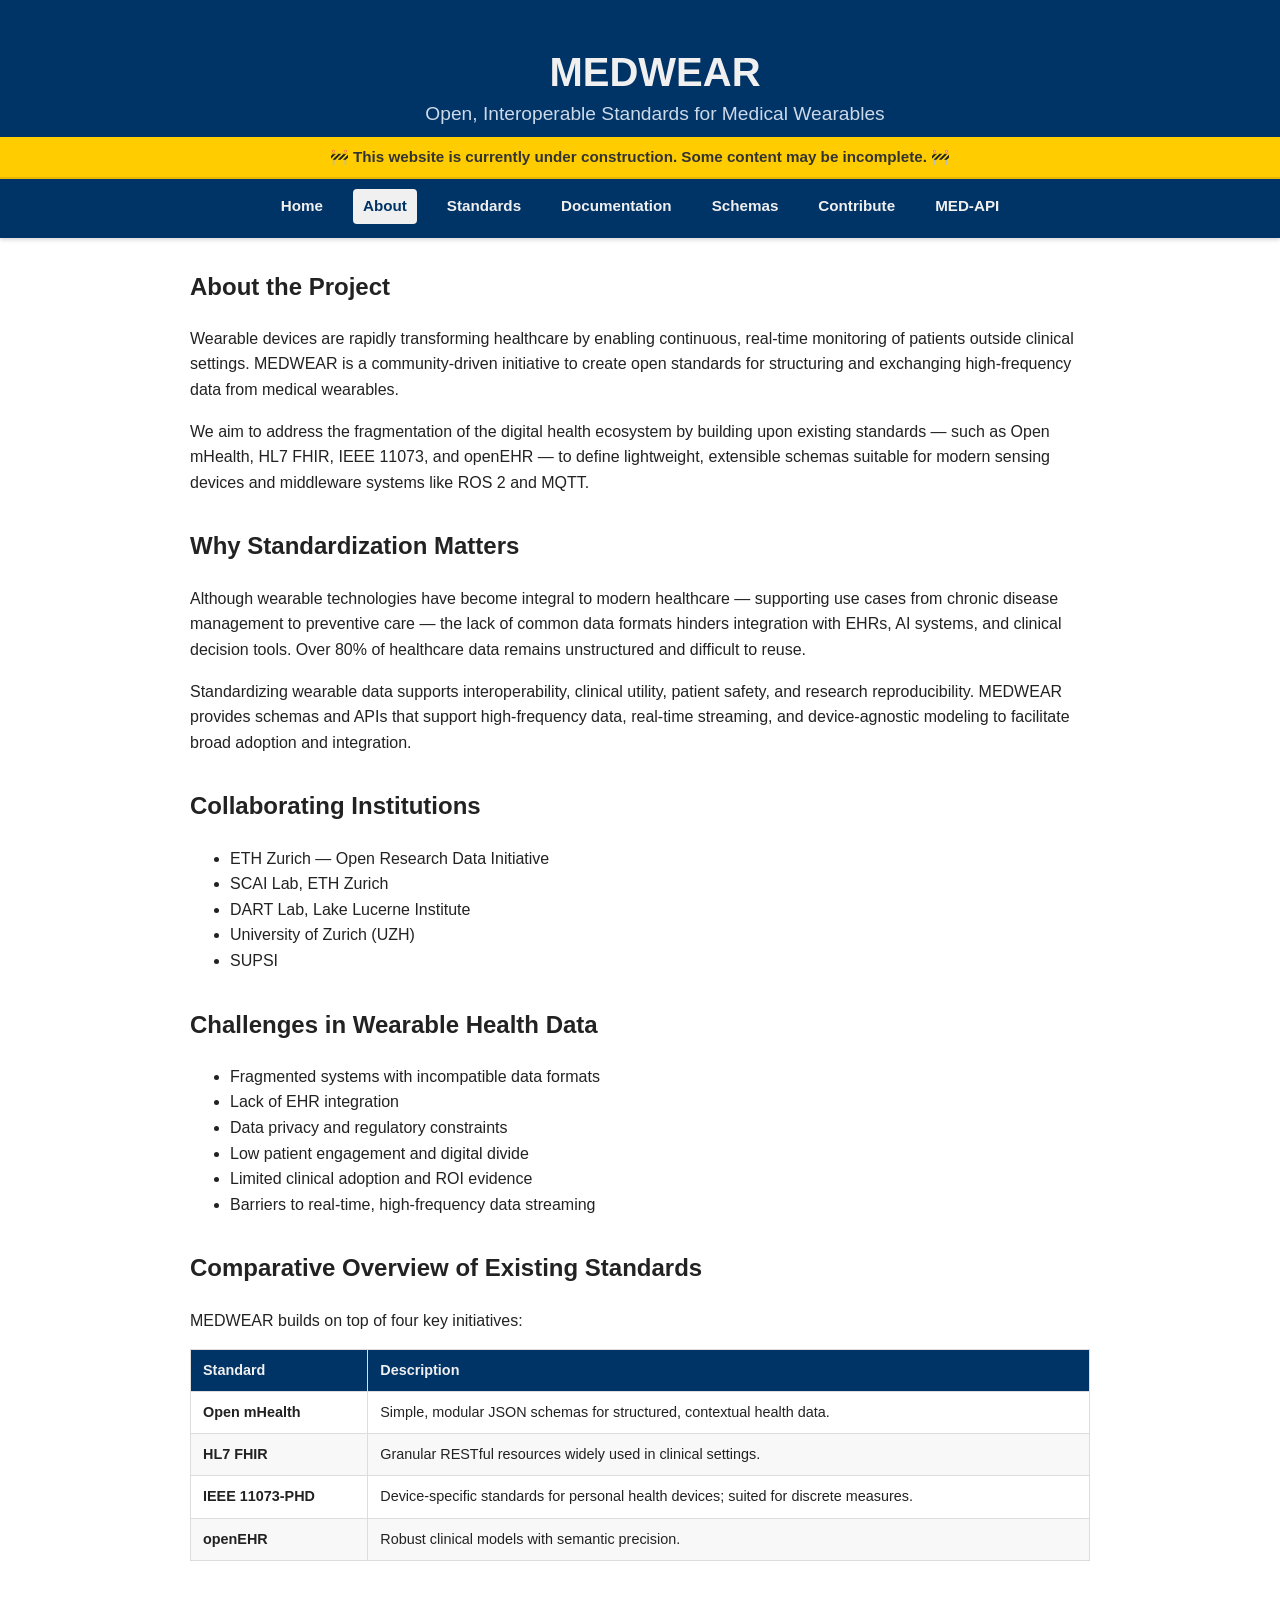
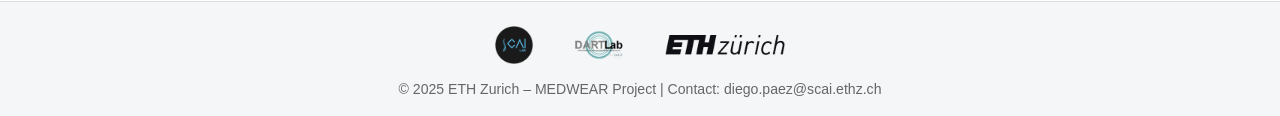
==== about.html @ 21667cca "Restructuring website" ====
<!DOCTYPE html>
<html lang="en">
<head>
  <meta charset="UTF-8" />
  <meta name="viewport" content="width=device-width, initial-scale=1.0" />
  <title>About | MEDWEAR</title>
  <link rel="stylesheet" href="style.css" />
  <link rel="icon" href="favicon.ico" />
</head>
<body>
  <header>
    <div class="header-upper">
      <!-- <img src="assets/images/medwear_logo.png" alt="MEDWEAR Logo" class="logo" /> -->
    </div>
    <div class="header-lower">
      <h1>MEDWEAR</h1>
      <p>Open, Interoperable Standards for Medical Wearables</p>
    </div>
    <hr class="header-separator" />
    <div class="under-construction-banner">
      🚧 This website is currently under construction. Some content may be incomplete. 🚧
    </div>
    <nav>
      <a href="index.html">Home</a>
      <a href="about.html" class="active">About</a>
      <a href="standards.html">Standards</a>
      <a href="documentation.html">Documentation</a>
      <a href="schemas.html">Schemas</a>
      <a href="contribute.html">Contribute</a>
      <a href="med-api.html">MED-API</a>
    </nav>
  </header>

  <div class="content-container">
    <main>

      <section>
        <h2>About the Project</h2>
        <p>
          Wearable devices are rapidly transforming healthcare by enabling continuous, real-time monitoring
          of patients outside clinical settings. MEDWEAR is a community-driven initiative to create open
          standards for structuring and exchanging high-frequency data from medical wearables.
        </p>
        <p>
          We aim to address the fragmentation of the digital health ecosystem by building upon existing
          standards — such as Open mHealth, HL7 FHIR, IEEE 11073, and openEHR — to define lightweight,
          extensible schemas suitable for modern sensing devices and middleware systems like ROS 2 and MQTT.
        </p>
      </section>

      <section>
        <h2>Why Standardization Matters</h2>
        <p>
          Although wearable technologies have become integral to modern healthcare — supporting use cases
          from chronic disease management to preventive care — the lack of common data formats hinders
          integration with EHRs, AI systems, and clinical decision tools. Over 80% of healthcare data
          remains unstructured and difficult to reuse.
        </p>
        <p>
          Standardizing wearable data supports interoperability, clinical utility, patient safety, and
          research reproducibility. MEDWEAR provides schemas and APIs that support high-frequency data,
          real-time streaming, and device-agnostic modeling to facilitate broad adoption and integration.
        </p>
      </section>

      <section>
        <h2>Collaborating Institutions</h2>
        <ul>
          <li>ETH Zurich — Open Research Data Initiative</li>
          <li>SCAI Lab, ETH Zurich</li>
          <li>DART Lab, Lake Lucerne Institute</li>
          <li>University of Zurich (UZH)</li>
          <li>SUPSI</li>
        </ul>
      </section>

      <section>
        <h2>Challenges in Wearable Health Data</h2>
        <ul>
          <li>Fragmented systems with incompatible data formats</li>
          <li>Lack of EHR integration</li>
          <li>Data privacy and regulatory constraints</li>
          <li>Low patient engagement and digital divide</li>
          <li>Limited clinical adoption and ROI evidence</li>
          <li>Barriers to real-time, high-frequency data streaming</li>
        </ul>
      </section>

      <section>
        <h2>Comparative Overview of Existing Standards</h2>
        <p>MEDWEAR builds on top of four key initiatives:</p>
        <table>
          <thead>
            <tr><th>Standard</th><th>Description</th></tr>
          </thead>
          <tbody>
            <tr><td><strong>Open mHealth</strong></td><td>Simple, modular JSON schemas for structured, contextual health data.</td></tr>
            <tr><td><strong>HL7 FHIR</strong></td><td>Granular RESTful resources widely used in clinical settings.</td></tr>
            <tr><td><strong>IEEE 11073-PHD</strong></td><td>Device-specific standards for personal health devices; suited for discrete measures.</td></tr>
            <tr><td><strong>openEHR</strong></td><td>Robust clinical models with semantic precision.</td></tr>
          </tbody>
        </table>
      </section>

    </main>
  </div>

  <footer>
    <div class="footer-logos">
      <img src="assets/images/scai_logo.png" alt="SCAI Lab Logo" />
      <img src="assets/images/dart_logo.png" alt="DART Logo" />
      <img src="assets/images/ethz_logo.png" alt="ETH Zurich Logo" class="ethz-logo" />
    </div>
    <p>© 2025 ETH Zurich – MEDWEAR Project | Contact: diego.paez@scai.ethz.ch</p>
  </footer>
</body>
</html>
---- style.css ----
/* ── Reset ──────────────────────────────────────────────────── */
body {
  margin: 0;
  padding: 0;
  box-sizing: border-box;
  font-family: 'Segoe UI', Tahoma, Geneva, Verdana, sans-serif;
  line-height: 1.6;
  color: #222;
  background-color: #fff;
}

/* ── Header ─────────────────────────────────────────────────── */
header {
  width: 100%;
  background-color: #003366;
  box-shadow: 0 2px 4px rgba(0, 0, 0, 0.15);
  margin: 0;
  padding: 0;
}

.header-upper {
  display: flex;
  align-items: center;
  justify-content: center;
  width: 100%;
  padding: 15px 0;
  background: #003366;
}

.logo {
  max-height: 90px;
  background: white;
  padding: 10px;
  border-radius: 8px;
  box-shadow: 0 2px 6px rgba(0, 0, 0, 0.1);
  display: block;
}

.header-lower {
  width: 100%;
  background-color: #003366;
  color: #f0f0f0;
  text-align: center;
  padding: 20px 15px 10px;
}

.header-lower h1 {
  margin: 0;
  font-size: 2.5rem;
  font-weight: 700;
  line-height: 1.1;
}

.header-lower p {
  margin: 8px 0 0;
  font-weight: 300;
  font-size: 1.2rem;
  line-height: 1.3;
  color: #ccd9e8;
}

.header-separator {
  display: none;
}

/* ── Under-construction banner ──────────────────────────────── */
.under-construction-banner {
  width: 100%;
  background-color: #ffcc00;
  color: #333;
  text-align: center;
  padding: 8px 0;
  font-weight: bold;
  font-size: 0.95rem;
  border-bottom: 2px solid #e6b800;
  box-sizing: border-box;
}

/* ── Navigation ─────────────────────────────────────────────── */
nav {
  width: 100%;
  display: flex;
  justify-content: center;
  padding: 8px 0 12px;
  flex-wrap: wrap;
  box-sizing: border-box;
}

nav a {
  color: #f0f0f0;
  text-decoration: none;
  margin: 2px 10px;
  font-weight: 600;
  font-size: 0.95rem;
  padding: 5px 10px;
  border-radius: 4px;
  transition: background-color 0.2s ease, color 0.2s ease;
}

nav a:hover,
nav a.active {
  background-color: #f0f0f0;
  color: #003366;
}

/* ── Main content ───────────────────────────────────────────── */
.content-container {
  max-width: 900px;
  margin: 30px auto;
  padding: 0 20px;
}

.content-container p {
  text-align: left;
  margin-top: 0;
  margin-bottom: 1em;
}

section {
  margin-bottom: 2em;
}

/* ── Quick-link cards (homepage) ────────────────────────────── */
.quick-links {
  display: grid;
  grid-template-columns: repeat(auto-fit, minmax(220px, 1fr));
  gap: 16px;
  margin: 20px 0;
}

.quick-link-card {
  display: block;
  border: 1px solid #ddd;
  border-radius: 6px;
  padding: 16px 18px;
  text-decoration: none;
  color: inherit;
  transition: border-color 0.2s, box-shadow 0.2s;
}

.quick-link-card:hover {
  border-color: #003366;
  box-shadow: 0 2px 10px rgba(0, 51, 102, 0.12);
}

.quick-link-card h3 {
  margin: 0 0 6px;
  color: #003366;
  font-size: 1rem;
}

.quick-link-card p {
  margin: 0;
  font-size: 0.88rem;
  color: #555;
  line-height: 1.4;
}

/* ── Code blocks ────────────────────────────────────────────── */
pre {
  background-color: #f4f4f4;
  border: 1px solid #ddd;
  border-radius: 4px;
  padding: 14px 16px;
  overflow-x: auto;
  font-size: 0.88rem;
  line-height: 1.5;
  margin: 8px 0 16px;
}

code {
  font-family: 'Courier New', Courier, monospace;
  font-size: 0.9em;
}

/* ── Tables ─────────────────────────────────────────────────── */
table {
  width: 100%;
  border-collapse: collapse;
  margin: 12px 0 20px;
  font-size: 0.9rem;
}

th,
td {
  text-align: left;
  padding: 9px 12px;
  border: 1px solid #ddd;
  vertical-align: top;
}

th {
  background-color: #003366;
  color: #f0f0f0;
  font-weight: 600;
}

tr:nth-child(even) td {
  background-color: #f8f8f8;
}

/* ── Details / Summary ──────────────────────────────────────── */
details {
  border: 1px solid #ddd;
  border-radius: 4px;
  padding: 6px 12px;
  margin-bottom: 10px;
}

details[open] {
  padding-bottom: 10px;
}

summary {
  cursor: pointer;
  font-weight: 600;
  color: #003366;
  padding: 4px 0;
}

summary:hover {
  text-decoration: underline;
}

/* ── Footer ─────────────────────────────────────────────────── */
footer {
  width: 100%;
  background-color: #f4f6f8;
  border-top: 1px solid #ddd;
  box-sizing: border-box;
  padding: 24px 20px 16px;
  margin-top: 40px;
  text-align: center;
}

.footer-logos {
  display: flex;
  justify-content: center;
  align-items: center;
  gap: 28px;
  width: 100%;
  margin-bottom: 14px;
  flex-wrap: wrap;
}

.footer-logos img {
  height: 38px;
  width: auto;
  border: none;
  box-shadow: none;
  background: none;
  padding: 0;
  border-radius: 0;
}

.footer-logos .ethz-logo {
  height: 20px;
}

footer p {
  color: #666;
  margin: 0;
  font-size: 0.88rem;
}
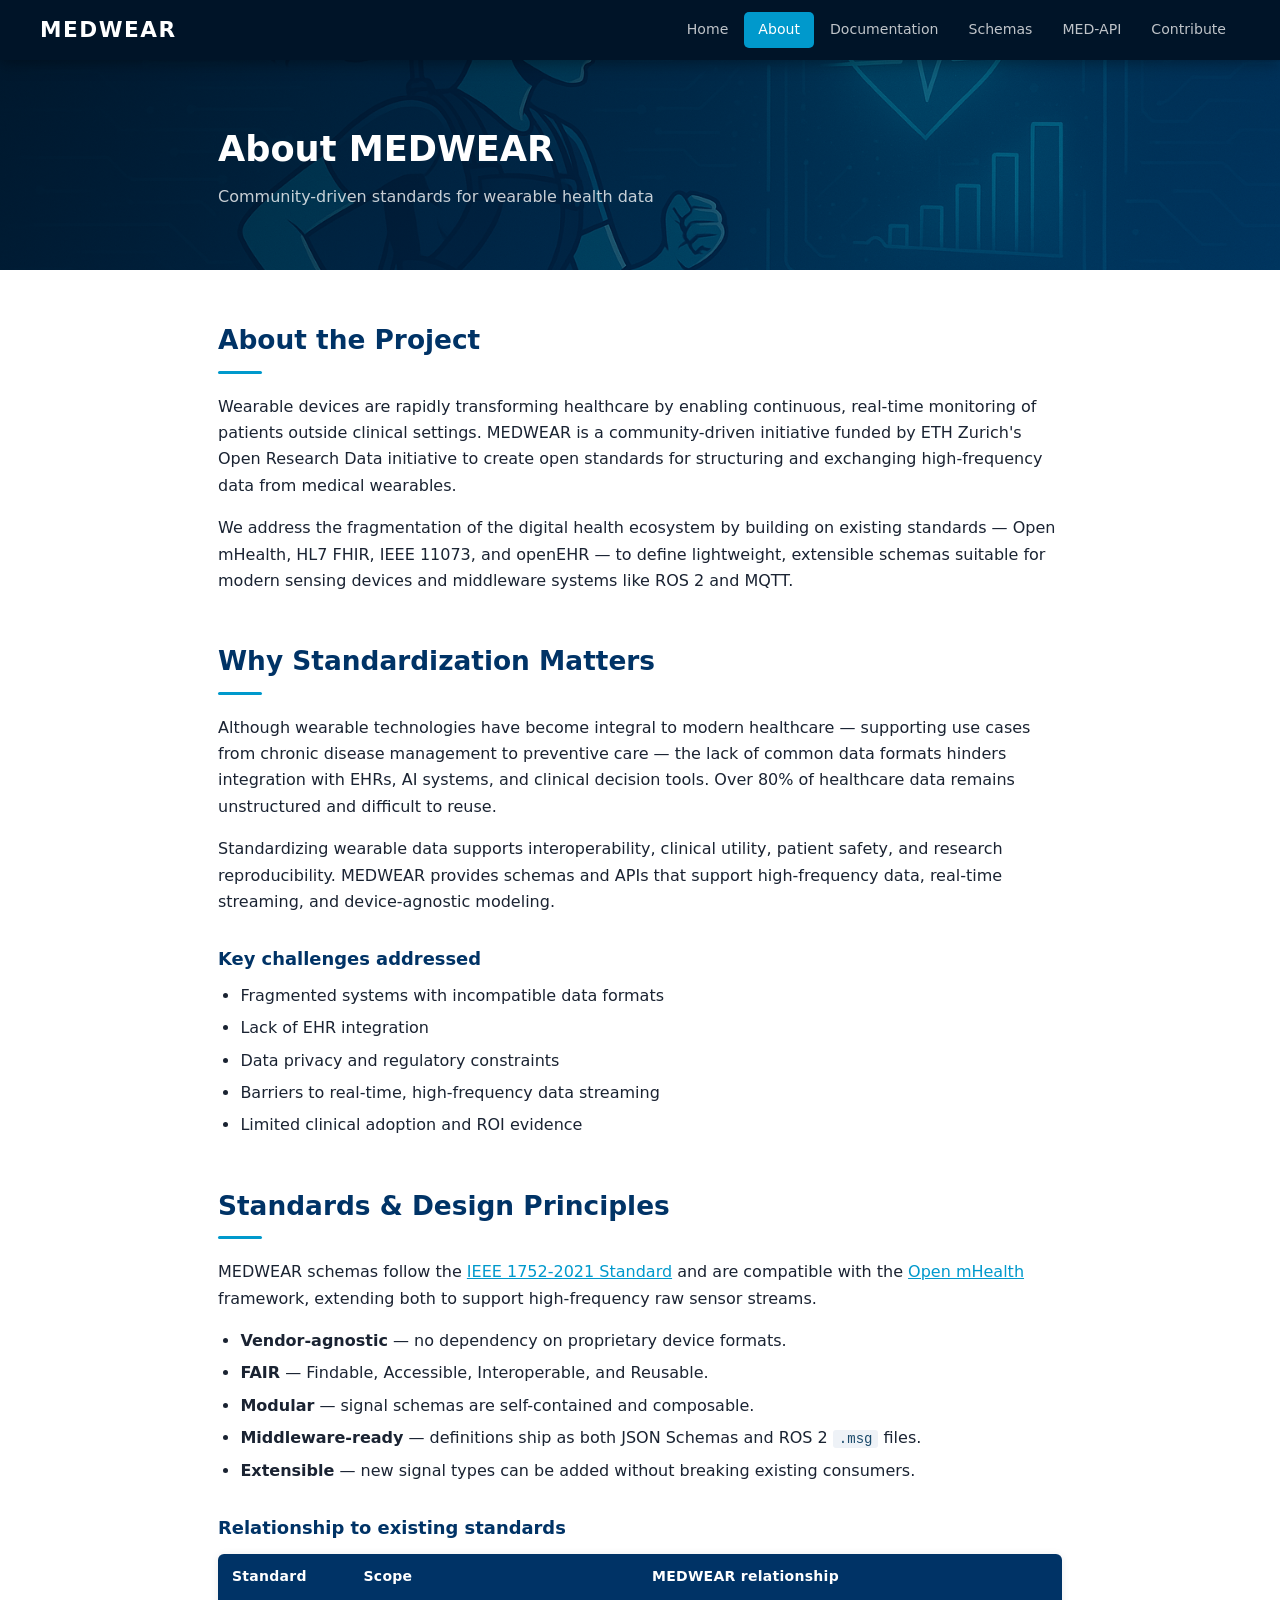
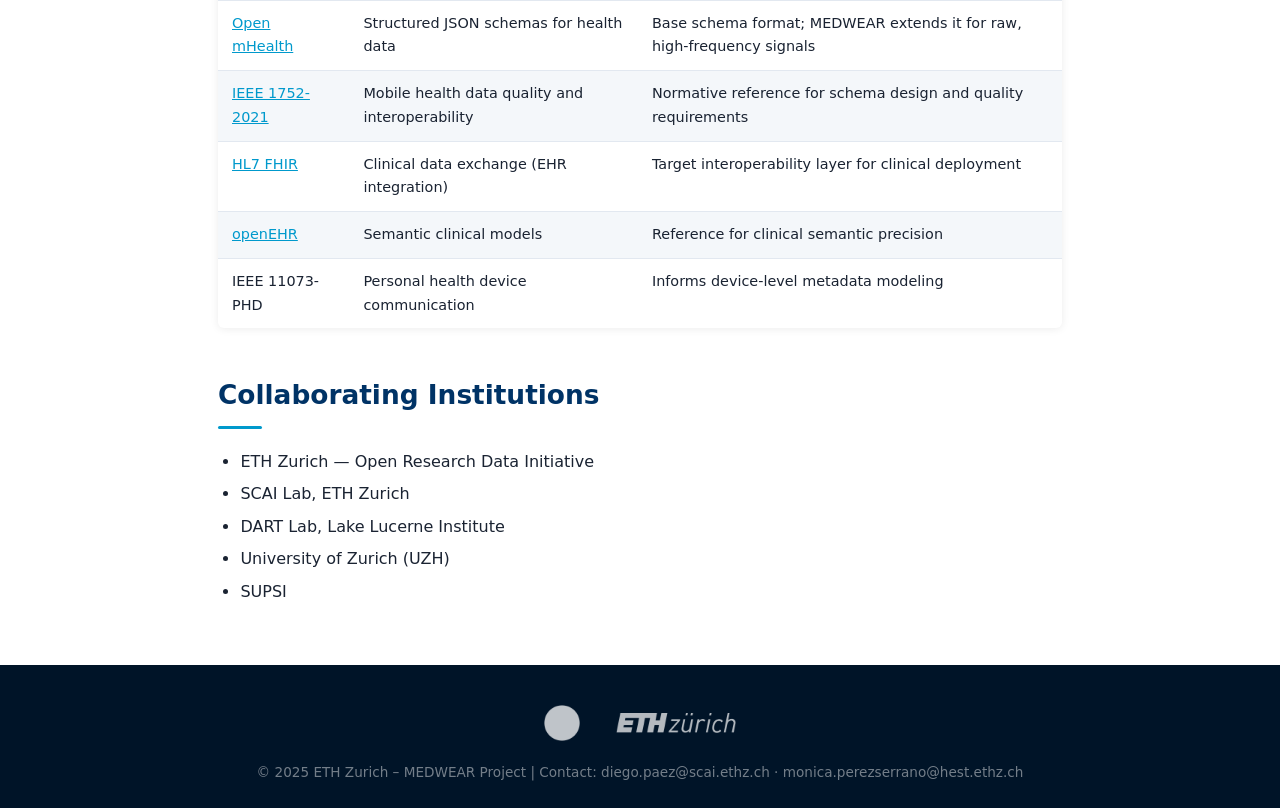
==== commit c2a65898: "Updated website" ====
--- a/about.html
+++ b/about.html
@@ -8,28 +8,25 @@
   <link rel="icon" href="favicon.ico" />
 </head>
 <body>
+
   <header>
-    <div class="header-upper">
-      <!-- <img src="assets/images/medwear_logo.png" alt="MEDWEAR Logo" class="logo" /> -->
-    </div>
-    <div class="header-lower">
-      <h1>MEDWEAR</h1>
-      <p>Open, Interoperable Standards for Medical Wearables</p>
-    </div>
-    <hr class="header-separator" />
-    <div class="under-construction-banner">
-      🚧 This website is currently under construction. Some content may be incomplete. 🚧
-    </div>
+    <a href="index.html" class="header-brand">MEDWEAR</a>
     <nav>
       <a href="index.html">Home</a>
       <a href="about.html" class="active">About</a>
-      <a href="standards.html">Standards</a>
       <a href="documentation.html">Documentation</a>
       <a href="schemas.html">Schemas</a>
+      <a href="med-api.html">MED-API</a>
       <a href="contribute.html">Contribute</a>
-      <a href="med-api.html">MED-API</a>
     </nav>
   </header>
+
+  <div class="page-banner" style="background-image: url('assets/images/hero-about.jpg')">
+    <div class="page-banner-content">
+      <h1>About MEDWEAR</h1>
+      <p>Community-driven standards for wearable health data</p>
+    </div>
+  </div>
 
   <div class="content-container">
     <main>
@@ -38,13 +35,14 @@
         <h2>About the Project</h2>
         <p>
           Wearable devices are rapidly transforming healthcare by enabling continuous, real-time monitoring
-          of patients outside clinical settings. MEDWEAR is a community-driven initiative to create open
-          standards for structuring and exchanging high-frequency data from medical wearables.
+          of patients outside clinical settings. MEDWEAR is a community-driven initiative funded by ETH Zurich's
+          Open Research Data initiative to create open standards for structuring and exchanging high-frequency
+          data from medical wearables.
         </p>
         <p>
-          We aim to address the fragmentation of the digital health ecosystem by building upon existing
-          standards — such as Open mHealth, HL7 FHIR, IEEE 11073, and openEHR — to define lightweight,
-          extensible schemas suitable for modern sensing devices and middleware systems like ROS 2 and MQTT.
+          We address the fragmentation of the digital health ecosystem by building on existing standards —
+          Open mHealth, HL7 FHIR, IEEE 11073, and openEHR — to define lightweight, extensible schemas
+          suitable for modern sensing devices and middleware systems like ROS 2 and MQTT.
         </p>
       </section>
 
@@ -59,8 +57,67 @@
         <p>
           Standardizing wearable data supports interoperability, clinical utility, patient safety, and
           research reproducibility. MEDWEAR provides schemas and APIs that support high-frequency data,
-          real-time streaming, and device-agnostic modeling to facilitate broad adoption and integration.
+          real-time streaming, and device-agnostic modeling.
         </p>
+        <h3>Key challenges addressed</h3>
+        <ul>
+          <li>Fragmented systems with incompatible data formats</li>
+          <li>Lack of EHR integration</li>
+          <li>Data privacy and regulatory constraints</li>
+          <li>Barriers to real-time, high-frequency data streaming</li>
+          <li>Limited clinical adoption and ROI evidence</li>
+        </ul>
+      </section>
+
+      <section>
+        <h2>Standards &amp; Design Principles</h2>
+        <p>
+          MEDWEAR schemas follow the
+          <a href="https://standards.ieee.org/standard/1752-2021.html" target="_blank" rel="noopener">IEEE 1752-2021 Standard</a>
+          and are compatible with the <a href="http://www.openmhealth.org" target="_blank" rel="noopener">Open mHealth</a>
+          framework, extending both to support high-frequency raw sensor streams.
+        </p>
+        <ul>
+          <li><strong>Vendor-agnostic</strong> — no dependency on proprietary device formats.</li>
+          <li><strong>FAIR</strong> — Findable, Accessible, Interoperable, and Reusable.</li>
+          <li><strong>Modular</strong> — signal schemas are self-contained and composable.</li>
+          <li><strong>Middleware-ready</strong> — definitions ship as both JSON Schemas and ROS 2 <code>.msg</code> files.</li>
+          <li><strong>Extensible</strong> — new signal types can be added without breaking existing consumers.</li>
+        </ul>
+
+        <h3>Relationship to existing standards</h3>
+        <table>
+          <thead>
+            <tr><th>Standard</th><th>Scope</th><th>MEDWEAR relationship</th></tr>
+          </thead>
+          <tbody>
+            <tr>
+              <td><a href="http://www.openmhealth.org" target="_blank" rel="noopener">Open mHealth</a></td>
+              <td>Structured JSON schemas for health data</td>
+              <td>Base schema format; MEDWEAR extends it for raw, high-frequency signals</td>
+            </tr>
+            <tr>
+              <td><a href="https://standards.ieee.org/standard/1752-2021.html" target="_blank" rel="noopener">IEEE 1752-2021</a></td>
+              <td>Mobile health data quality and interoperability</td>
+              <td>Normative reference for schema design and quality requirements</td>
+            </tr>
+            <tr>
+              <td><a href="https://www.hl7.org/fhir/" target="_blank" rel="noopener">HL7 FHIR</a></td>
+              <td>Clinical data exchange (EHR integration)</td>
+              <td>Target interoperability layer for clinical deployment</td>
+            </tr>
+            <tr>
+              <td><a href="https://www.openehr.org/" target="_blank" rel="noopener">openEHR</a></td>
+              <td>Semantic clinical models</td>
+              <td>Reference for clinical semantic precision</td>
+            </tr>
+            <tr>
+              <td>IEEE 11073-PHD</td>
+              <td>Personal health device communication</td>
+              <td>Informs device-level metadata modeling</td>
+            </tr>
+          </tbody>
+        </table>
       </section>
 
       <section>
@@ -74,44 +131,16 @@
         </ul>
       </section>
 
-      <section>
-        <h2>Challenges in Wearable Health Data</h2>
-        <ul>
-          <li>Fragmented systems with incompatible data formats</li>
-          <li>Lack of EHR integration</li>
-          <li>Data privacy and regulatory constraints</li>
-          <li>Low patient engagement and digital divide</li>
-          <li>Limited clinical adoption and ROI evidence</li>
-          <li>Barriers to real-time, high-frequency data streaming</li>
-        </ul>
-      </section>
-
-      <section>
-        <h2>Comparative Overview of Existing Standards</h2>
-        <p>MEDWEAR builds on top of four key initiatives:</p>
-        <table>
-          <thead>
-            <tr><th>Standard</th><th>Description</th></tr>
-          </thead>
-          <tbody>
-            <tr><td><strong>Open mHealth</strong></td><td>Simple, modular JSON schemas for structured, contextual health data.</td></tr>
-            <tr><td><strong>HL7 FHIR</strong></td><td>Granular RESTful resources widely used in clinical settings.</td></tr>
-            <tr><td><strong>IEEE 11073-PHD</strong></td><td>Device-specific standards for personal health devices; suited for discrete measures.</td></tr>
-            <tr><td><strong>openEHR</strong></td><td>Robust clinical models with semantic precision.</td></tr>
-          </tbody>
-        </table>
-      </section>
-
     </main>
   </div>
 
   <footer>
     <div class="footer-logos">
       <img src="assets/images/scai_logo.png" alt="SCAI Lab Logo" />
-      <img src="assets/images/dart_logo.png" alt="DART Logo" />
       <img src="assets/images/ethz_logo.png" alt="ETH Zurich Logo" class="ethz-logo" />
     </div>
-    <p>© 2025 ETH Zurich – MEDWEAR Project | Contact: diego.paez@scai.ethz.ch</p>
+    <p>© 2025 ETH Zurich – MEDWEAR Project | Contact: diego.paez@scai.ethz.ch · monica.perezserrano@hest.ethz.ch</p>
   </footer>
+
 </body>
 </html>
--- a/style.css
+++ b/style.css
@@ -1,235 +1,411 @@
-/* ── Reset ──────────────────────────────────────────────────── */
+/* ── Variables ──────────────────────────────────────────────── */
+:root {
+  --navy:        #001428;
+  --blue:        #003366;
+  --blue-mid:    #004d99;
+  --teal:        #0099cc;
+  --teal-light:  #00b8d9;
+  --white:       #ffffff;
+  --gray-light:  #f4f7fa;
+  --gray-mid:    #e2e8f0;
+  --text:        #1a2332;
+  --text-muted:  #5a6a7a;
+}
+
+/* ── Reset & base ───────────────────────────────────────────── */
+*, *::before, *::after { box-sizing: border-box; }
+
 body {
   margin: 0;
   padding: 0;
-  box-sizing: border-box;
-  font-family: 'Segoe UI', Tahoma, Geneva, Verdana, sans-serif;
+  font-family: 'Segoe UI', system-ui, -apple-system, sans-serif;
+  line-height: 1.65;
+  color: var(--text);
+  background: var(--white);
+}
+
+a { color: var(--teal); }
+a:hover { color: var(--teal-light); }
+
+/* ── Sticky navbar ──────────────────────────────────────────── */
+header {
+  position: sticky;
+  top: 0;
+  z-index: 200;
+  width: 100%;
+  background: var(--navy);
+  display: flex;
+  align-items: center;
+  justify-content: space-between;
+  padding: 0 40px;
+  height: 60px;
+  box-shadow: 0 2px 16px rgba(0, 0, 0, 0.4);
+}
+
+.header-brand {
+  color: var(--white);
+  font-size: 1.35rem;
+  font-weight: 800;
+  letter-spacing: 0.07em;
+  text-decoration: none;
+  flex-shrink: 0;
+  transition: color 0.18s;
+}
+
+.header-brand:hover { color: var(--teal-light); }
+
+nav {
+  display: flex;
+  align-items: center;
+  gap: 2px;
+  flex-wrap: wrap;
+}
+
+nav a {
+  color: rgba(255, 255, 255, 0.75);
+  text-decoration: none;
+  padding: 6px 14px;
+  border-radius: 5px;
+  font-size: 0.88rem;
+  font-weight: 500;
+  transition: background 0.18s, color 0.18s;
+  white-space: nowrap;
+}
+
+nav a:hover {
+  background: rgba(255, 255, 255, 0.12);
+  color: var(--white);
+}
+
+nav a.active {
+  background: var(--teal);
+  color: var(--white);
+}
+
+/* ── Hero (homepage only) ───────────────────────────────────── */
+.hero {
+  width: 100%;
+  min-height: 520px;
+  background-image: url('assets/images/hero-home.jpg');
+  background-size: cover;
+  background-position: center 35%;
+  position: relative;
+  display: flex;
+  align-items: center;
+  justify-content: center;
+}
+
+.hero::before {
+  content: '';
+  position: absolute;
+  inset: 0;
+  background: linear-gradient(135deg,
+    rgba(0, 20, 40, 0.82) 0%,
+    rgba(0, 51, 102, 0.58) 100%);
+}
+
+.hero-content {
+  position: relative;
+  z-index: 1;
+  text-align: center;
+  color: var(--white);
+  max-width: 760px;
+  padding: 80px 28px;
+}
+
+.hero-content h1 {
+  font-size: 3rem;
+  font-weight: 800;
+  line-height: 1.1;
+  margin: 0 0 20px;
+  text-shadow: 0 2px 14px rgba(0, 0, 0, 0.45);
+}
+
+.hero-content p {
+  font-size: 1.18rem;
   line-height: 1.6;
-  color: #222;
-  background-color: #fff;
-}
-
-/* ── Header ─────────────────────────────────────────────────── */
-header {
-  width: 100%;
-  background-color: #003366;
-  box-shadow: 0 2px 4px rgba(0, 0, 0, 0.15);
+  color: rgba(255, 255, 255, 0.88);
+  margin: 0 0 38px;
+}
+
+.hero-actions {
+  display: flex;
+  gap: 14px;
+  justify-content: center;
+  flex-wrap: wrap;
+}
+
+/* ── Buttons ────────────────────────────────────────────────── */
+.btn-primary {
+  background: var(--teal);
+  color: var(--white);
+  padding: 13px 30px;
+  border-radius: 6px;
+  text-decoration: none;
+  font-weight: 600;
+  font-size: 0.95rem;
+  box-shadow: 0 4px 14px rgba(0, 153, 204, 0.38);
+  transition: background 0.2s, transform 0.15s, box-shadow 0.2s;
+}
+
+.btn-primary:hover {
+  background: var(--teal-light);
+  color: var(--white);
+  transform: translateY(-2px);
+  box-shadow: 0 6px 22px rgba(0, 153, 204, 0.48);
+}
+
+.btn-secondary {
+  background: transparent;
+  color: var(--white);
+  padding: 11px 28px;
+  border-radius: 6px;
+  text-decoration: none;
+  font-weight: 600;
+  font-size: 0.95rem;
+  border: 2px solid rgba(255, 255, 255, 0.5);
+  transition: border-color 0.2s, background 0.2s;
+}
+
+.btn-secondary:hover {
+  border-color: var(--white);
+  background: rgba(255, 255, 255, 0.1);
+  color: var(--white);
+}
+
+/* ── Page banner (inner pages) ──────────────────────────────── */
+.page-banner {
+  width: 100%;
+  height: 210px;
+  background-size: cover;
+  background-position: center 40%;
+  position: relative;
+  display: flex;
+  align-items: center;
+}
+
+.page-banner::before {
+  content: '';
+  position: absolute;
+  inset: 0;
+  background: linear-gradient(135deg,
+    rgba(0, 20, 40, 0.80) 0%,
+    rgba(0, 51, 102, 0.60) 100%);
+}
+
+.page-banner-content {
+  position: relative;
+  z-index: 1;
+  max-width: 900px;
+  margin: 0 auto;
+  padding: 0 28px;
+  width: 100%;
+  color: var(--white);
+}
+
+.page-banner-content h1 {
+  font-size: 2.2rem;
+  font-weight: 700;
+  margin: 0 0 6px;
+}
+
+.page-banner-content p {
   margin: 0;
-  padding: 0;
-}
-
-.header-upper {
-  display: flex;
-  align-items: center;
-  justify-content: center;
-  width: 100%;
-  padding: 15px 0;
-  background: #003366;
-}
-
-.logo {
-  max-height: 90px;
-  background: white;
-  padding: 10px;
-  border-radius: 8px;
-  box-shadow: 0 2px 6px rgba(0, 0, 0, 0.1);
-  display: block;
-}
-
-.header-lower {
-  width: 100%;
-  background-color: #003366;
-  color: #f0f0f0;
-  text-align: center;
-  padding: 20px 15px 10px;
-}
-
-.header-lower h1 {
-  margin: 0;
-  font-size: 2.5rem;
-  font-weight: 700;
-  line-height: 1.1;
-}
-
-.header-lower p {
-  margin: 8px 0 0;
-  font-weight: 300;
-  font-size: 1.2rem;
-  line-height: 1.3;
-  color: #ccd9e8;
-}
-
-.header-separator {
-  display: none;
-}
-
-/* ── Under-construction banner ──────────────────────────────── */
-.under-construction-banner {
-  width: 100%;
-  background-color: #ffcc00;
-  color: #333;
-  text-align: center;
-  padding: 8px 0;
-  font-weight: bold;
-  font-size: 0.95rem;
-  border-bottom: 2px solid #e6b800;
-  box-sizing: border-box;
-}
-
-/* ── Navigation ─────────────────────────────────────────────── */
-nav {
-  width: 100%;
-  display: flex;
-  justify-content: center;
-  padding: 8px 0 12px;
-  flex-wrap: wrap;
-  box-sizing: border-box;
-}
-
-nav a {
-  color: #f0f0f0;
-  text-decoration: none;
-  margin: 2px 10px;
-  font-weight: 600;
-  font-size: 0.95rem;
-  padding: 5px 10px;
-  border-radius: 4px;
-  transition: background-color 0.2s ease, color 0.2s ease;
-}
-
-nav a:hover,
-nav a.active {
-  background-color: #f0f0f0;
-  color: #003366;
+  color: rgba(255, 255, 255, 0.78);
+  font-size: 1rem;
 }
 
 /* ── Main content ───────────────────────────────────────────── */
 .content-container {
   max-width: 900px;
-  margin: 30px auto;
-  padding: 0 20px;
+  margin: 48px auto;
+  padding: 0 28px;
+}
+
+section { margin-bottom: 2.8em; }
+
+/* ── Typography ─────────────────────────────────────────────── */
+.content-container h2 {
+  font-size: 1.65rem;
+  font-weight: 700;
+  color: var(--blue);
+  margin: 0 0 20px;
+  padding-bottom: 12px;
+  position: relative;
+}
+
+.content-container h2::after {
+  content: '';
+  position: absolute;
+  bottom: 0;
+  left: 0;
+  width: 44px;
+  height: 3px;
+  background: var(--teal);
+  border-radius: 2px;
+}
+
+.content-container h3 {
+  font-size: 1.12rem;
+  font-weight: 600;
+  color: var(--blue);
+  margin: 1.6em 0 0.5em;
+}
+
+.content-container h4 {
+  font-size: 1rem;
+  font-weight: 600;
+  color: var(--text);
+  margin: 1.2em 0 0.4em;
 }
 
 .content-container p {
-  text-align: left;
-  margin-top: 0;
-  margin-bottom: 1em;
-}
-
-section {
-  margin-bottom: 2em;
-}
-
-/* ── Quick-link cards (homepage) ────────────────────────────── */
+  margin: 0 0 1em;
+}
+
+.content-container ul,
+.content-container ol {
+  padding-left: 1.4em;
+  margin: 0 0 1em;
+}
+
+.content-container li { margin-bottom: 0.38em; }
+
+/* ── Quick-link cards ───────────────────────────────────────── */
 .quick-links {
   display: grid;
-  grid-template-columns: repeat(auto-fit, minmax(220px, 1fr));
-  gap: 16px;
-  margin: 20px 0;
+  grid-template-columns: repeat(auto-fit, minmax(230px, 1fr));
+  gap: 18px;
+  margin: 24px 0;
 }
 
 .quick-link-card {
   display: block;
-  border: 1px solid #ddd;
-  border-radius: 6px;
-  padding: 16px 18px;
+  background: var(--white);
+  border: 1px solid var(--gray-mid);
+  border-left: 4px solid transparent;
+  border-radius: 8px;
+  padding: 20px 22px;
   text-decoration: none;
   color: inherit;
-  transition: border-color 0.2s, box-shadow 0.2s;
+  box-shadow: 0 1px 6px rgba(0, 0, 0, 0.06);
+  transition: border-left-color 0.2s, box-shadow 0.2s, transform 0.18s;
 }
 
 .quick-link-card:hover {
-  border-color: #003366;
-  box-shadow: 0 2px 10px rgba(0, 51, 102, 0.12);
+  border-left-color: var(--teal);
+  box-shadow: 0 6px 22px rgba(0, 0, 0, 0.10);
+  transform: translateY(-3px);
 }
 
 .quick-link-card h3 {
   margin: 0 0 6px;
-  color: #003366;
+  color: var(--blue);
   font-size: 1rem;
+  font-weight: 700;
 }
 
 .quick-link-card p {
   margin: 0;
   font-size: 0.88rem;
-  color: #555;
-  line-height: 1.4;
+  color: var(--text-muted);
+  line-height: 1.45;
 }
 
 /* ── Code blocks ────────────────────────────────────────────── */
 pre {
-  background-color: #f4f4f4;
-  border: 1px solid #ddd;
-  border-radius: 4px;
-  padding: 14px 16px;
+  background: #0d1926;
+  color: #c9d8e8;
+  border-radius: 6px;
+  padding: 16px 20px;
   overflow-x: auto;
-  font-size: 0.88rem;
-  line-height: 1.5;
-  margin: 8px 0 16px;
+  font-size: 0.87rem;
+  line-height: 1.55;
+  margin: 8px 0 18px;
+  border: 1px solid #1e3050;
 }
 
 code {
-  font-family: 'Courier New', Courier, monospace;
+  font-family: 'Cascadia Code', 'Fira Code', 'Courier New', monospace;
   font-size: 0.9em;
+}
+
+p code, li code, td code {
+  background: #eef2f7;
+  color: #1a4a6b;
+  padding: 1px 6px;
+  border-radius: 3px;
+  font-size: 0.875em;
 }
 
 /* ── Tables ─────────────────────────────────────────────────── */
 table {
   width: 100%;
   border-collapse: collapse;
-  margin: 12px 0 20px;
+  margin: 12px 0 22px;
   font-size: 0.9rem;
-}
-
-th,
-td {
+  border-radius: 6px;
+  overflow: hidden;
+  box-shadow: 0 1px 8px rgba(0, 0, 0, 0.08);
+}
+
+th, td {
   text-align: left;
-  padding: 9px 12px;
-  border: 1px solid #ddd;
+  padding: 11px 14px;
+  border-bottom: 1px solid var(--gray-mid);
   vertical-align: top;
 }
 
 th {
-  background-color: #003366;
-  color: #f0f0f0;
-  font-weight: 600;
-}
-
-tr:nth-child(even) td {
-  background-color: #f8f8f8;
-}
+  background: var(--blue);
+  color: var(--white);
+  font-weight: 600;
+  font-size: 0.875rem;
+  letter-spacing: 0.02em;
+}
+
+tr:last-child td { border-bottom: none; }
+tr:nth-child(even) td { background: var(--gray-light); }
 
 /* ── Details / Summary ──────────────────────────────────────── */
 details {
-  border: 1px solid #ddd;
-  border-radius: 4px;
-  padding: 6px 12px;
+  border: 1px solid var(--gray-mid);
+  border-radius: 6px;
+  padding: 2px 14px;
   margin-bottom: 10px;
-}
-
-details[open] {
-  padding-bottom: 10px;
-}
+  background: var(--white);
+}
+
+details[open] { padding-bottom: 12px; }
 
 summary {
   cursor: pointer;
   font-weight: 600;
-  color: #003366;
-  padding: 4px 0;
-}
-
-summary:hover {
-  text-decoration: underline;
-}
+  color: var(--blue-mid);
+  padding: 10px 0;
+  list-style: none;
+  display: flex;
+  align-items: center;
+  gap: 8px;
+}
+
+summary::before {
+  content: '▶';
+  font-size: 0.65em;
+  color: var(--teal);
+  transition: transform 0.2s;
+}
+
+details[open] summary::before { transform: rotate(90deg); }
+summary:hover { color: var(--teal); }
 
 /* ── Footer ─────────────────────────────────────────────────── */
 footer {
   width: 100%;
-  background-color: #f4f6f8;
-  border-top: 1px solid #ddd;
+  background: var(--navy);
   box-sizing: border-box;
-  padding: 24px 20px 16px;
-  margin-top: 40px;
+  padding: 40px 28px 24px;
+  margin-top: 60px;
   text-align: center;
 }
 
@@ -237,28 +413,51 @@
   display: flex;
   justify-content: center;
   align-items: center;
-  gap: 28px;
-  width: 100%;
-  margin-bottom: 14px;
+  gap: 36px;
+  width: 100%;
+  margin-bottom: 20px;
   flex-wrap: wrap;
 }
 
 .footer-logos img {
-  height: 38px;
+  height: 36px;
   width: auto;
   border: none;
   box-shadow: none;
   background: none;
   padding: 0;
   border-radius: 0;
-}
-
-.footer-logos .ethz-logo {
-  height: 20px;
-}
+  opacity: 0.75;
+  filter: brightness(0) invert(1);
+  transition: opacity 0.2s;
+}
+
+.footer-logos img:hover { opacity: 1; }
+
+.footer-logos .ethz-logo { height: 20px; }
 
 footer p {
-  color: #666;
+  color: rgba(255, 255, 255, 0.45);
   margin: 0;
-  font-size: 0.88rem;
-}
+  font-size: 0.85rem;
+}
+
+/* ── Responsive ─────────────────────────────────────────────── */
+@media (max-width: 700px) {
+  header {
+    flex-direction: column;
+    align-items: flex-start;
+    height: auto;
+    padding: 12px 16px;
+    gap: 8px;
+  }
+
+  nav a {
+    padding: 5px 10px;
+    font-size: 0.83rem;
+  }
+
+  .hero-content h1 { font-size: 2rem; }
+  .hero { min-height: 380px; }
+  .content-container { padding: 0 16px; margin: 32px auto; }
+}
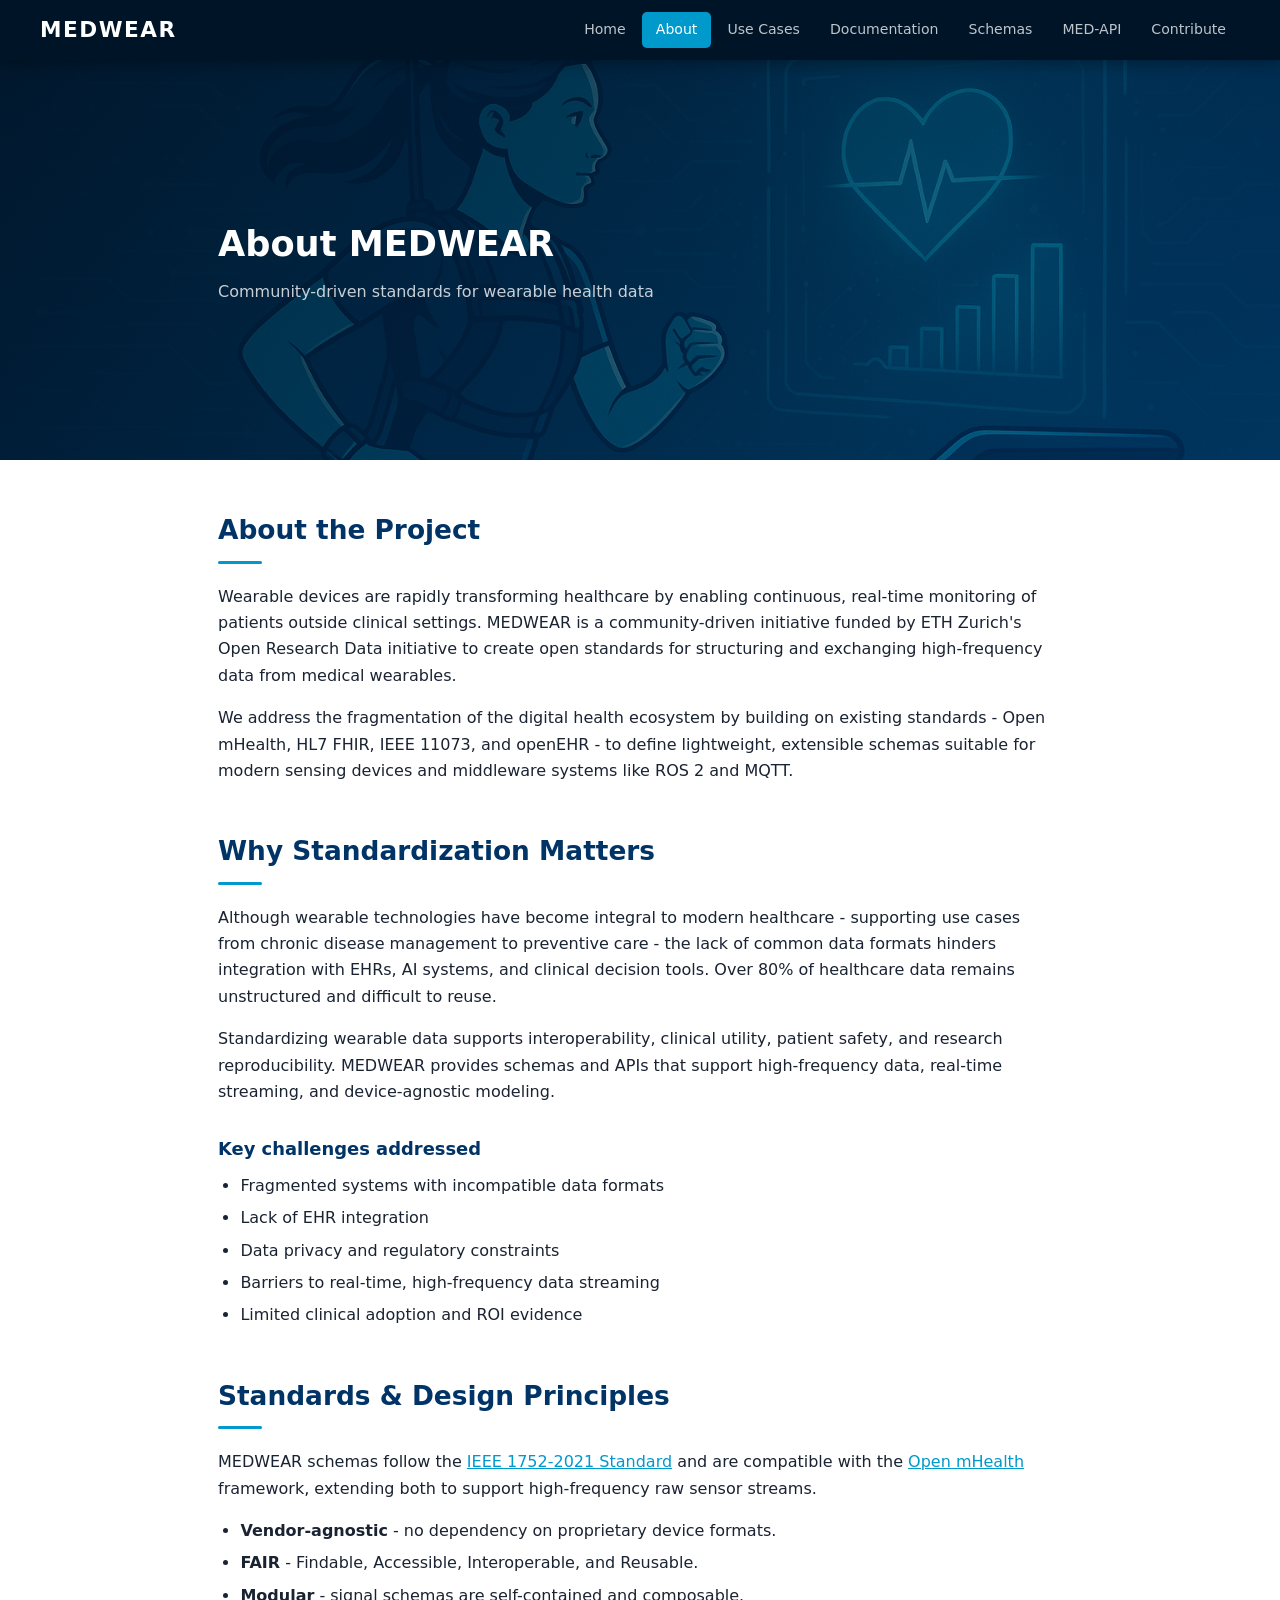
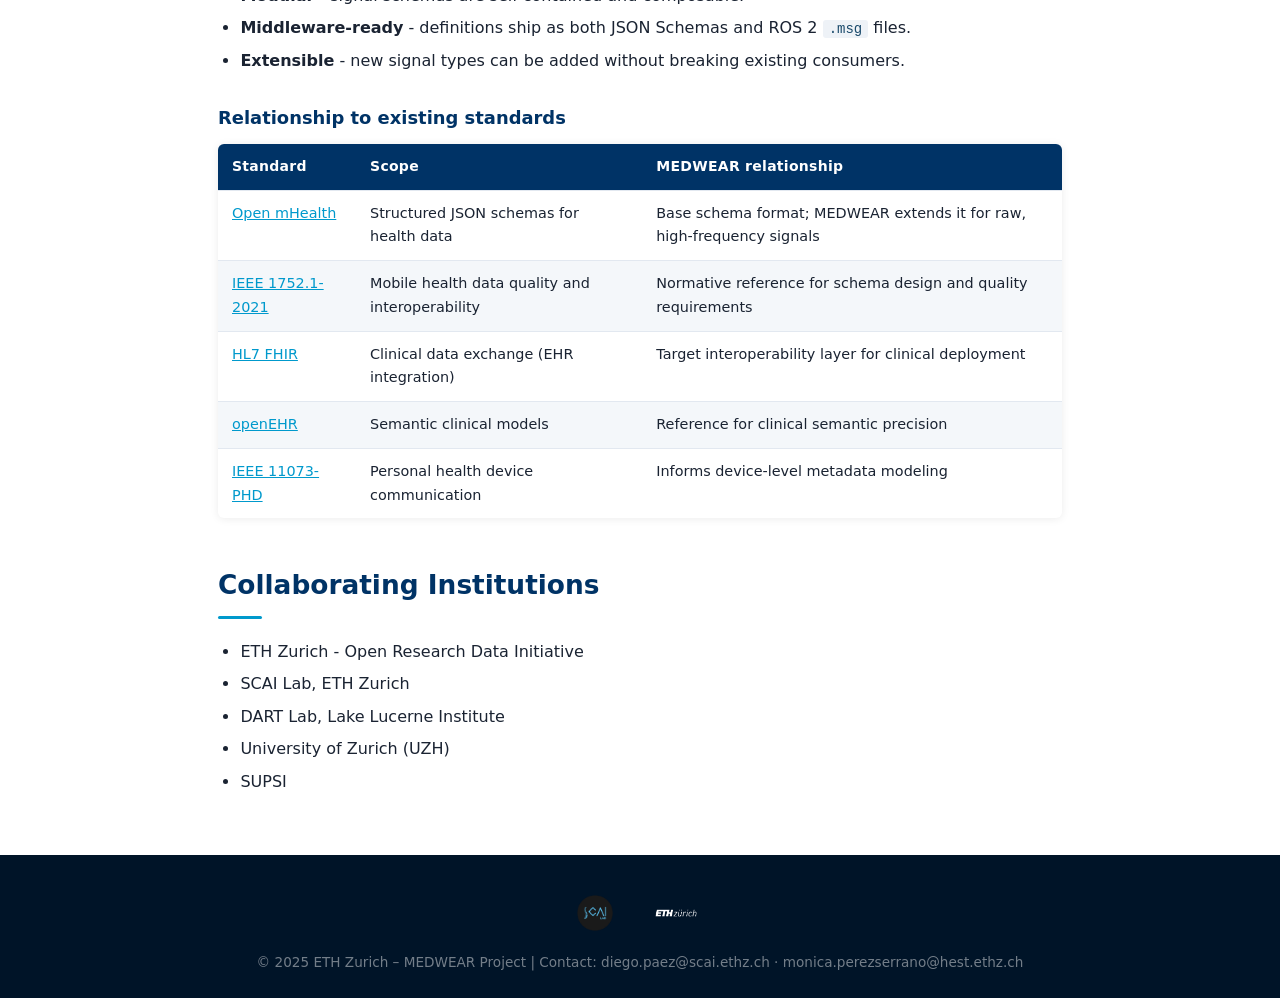
==== commit 2a4f966c: "Added use cases" ====
--- a/about.html
+++ b/about.html
@@ -1,5 +1,6 @@
 <!DOCTYPE html>
 <html lang="en">
+
 <head>
   <meta charset="UTF-8" />
   <meta name="viewport" content="width=device-width, initial-scale=1.0" />
@@ -7,6 +8,7 @@
   <link rel="stylesheet" href="style.css" />
   <link rel="icon" href="favicon.ico" />
 </head>
+
 <body>
 
   <header>
@@ -14,6 +16,7 @@
     <nav>
       <a href="index.html">Home</a>
       <a href="about.html" class="active">About</a>
+      <a href="use-cases.html">Use Cases</a>
       <a href="documentation.html">Documentation</a>
       <a href="schemas.html">Schemas</a>
       <a href="med-api.html">MED-API</a>
@@ -40,8 +43,8 @@
           data from medical wearables.
         </p>
         <p>
-          We address the fragmentation of the digital health ecosystem by building on existing standards —
-          Open mHealth, HL7 FHIR, IEEE 11073, and openEHR — to define lightweight, extensible schemas
+          We address the fragmentation of the digital health ecosystem by building on existing standards -
+          Open mHealth, HL7 FHIR, IEEE 11073, and openEHR - to define lightweight, extensible schemas
           suitable for modern sensing devices and middleware systems like ROS 2 and MQTT.
         </p>
       </section>
@@ -49,8 +52,8 @@
       <section>
         <h2>Why Standardization Matters</h2>
         <p>
-          Although wearable technologies have become integral to modern healthcare — supporting use cases
-          from chronic disease management to preventive care — the lack of common data formats hinders
+          Although wearable technologies have become integral to modern healthcare - supporting use cases
+          from chronic disease management to preventive care - the lack of common data formats hinders
           integration with EHRs, AI systems, and clinical decision tools. Over 80% of healthcare data
           remains unstructured and difficult to reuse.
         </p>
@@ -73,22 +76,29 @@
         <h2>Standards &amp; Design Principles</h2>
         <p>
           MEDWEAR schemas follow the
-          <a href="https://standards.ieee.org/standard/1752-2021.html" target="_blank" rel="noopener">IEEE 1752-2021 Standard</a>
-          and are compatible with the <a href="http://www.openmhealth.org" target="_blank" rel="noopener">Open mHealth</a>
+          <a href="https://standards.ieee.org/standard/1752-2021.html" target="_blank" rel="noopener">IEEE 1752-2021
+            Standard</a>
+          and are compatible with the <a href="http://www.openmhealth.org" target="_blank" rel="noopener">Open
+            mHealth</a>
           framework, extending both to support high-frequency raw sensor streams.
         </p>
         <ul>
-          <li><strong>Vendor-agnostic</strong> — no dependency on proprietary device formats.</li>
-          <li><strong>FAIR</strong> — Findable, Accessible, Interoperable, and Reusable.</li>
-          <li><strong>Modular</strong> — signal schemas are self-contained and composable.</li>
-          <li><strong>Middleware-ready</strong> — definitions ship as both JSON Schemas and ROS 2 <code>.msg</code> files.</li>
-          <li><strong>Extensible</strong> — new signal types can be added without breaking existing consumers.</li>
+          <li><strong>Vendor-agnostic</strong> - no dependency on proprietary device formats.</li>
+          <li><strong>FAIR</strong> - Findable, Accessible, Interoperable, and Reusable.</li>
+          <li><strong>Modular</strong> - signal schemas are self-contained and composable.</li>
+          <li><strong>Middleware-ready</strong> - definitions ship as both JSON Schemas and ROS 2 <code>.msg</code>
+            files.</li>
+          <li><strong>Extensible</strong> - new signal types can be added without breaking existing consumers.</li>
         </ul>
 
         <h3>Relationship to existing standards</h3>
         <table>
           <thead>
-            <tr><th>Standard</th><th>Scope</th><th>MEDWEAR relationship</th></tr>
+            <tr>
+              <th>Standard</th>
+              <th>Scope</th>
+              <th>MEDWEAR relationship</th>
+            </tr>
           </thead>
           <tbody>
             <tr>
@@ -97,7 +107,8 @@
               <td>Base schema format; MEDWEAR extends it for raw, high-frequency signals</td>
             </tr>
             <tr>
-              <td><a href="https://standards.ieee.org/standard/1752-2021.html" target="_blank" rel="noopener">IEEE 1752-2021</a></td>
+              <td><a href="https://standards.ieee.org/ieee/1752.1/6982/" target="_blank" rel="noopener">IEEE
+                  1752.1-2021</a></td>
               <td>Mobile health data quality and interoperability</td>
               <td>Normative reference for schema design and quality requirements</td>
             </tr>
@@ -112,7 +123,8 @@
               <td>Reference for clinical semantic precision</td>
             </tr>
             <tr>
-              <td>IEEE 11073-PHD</td>
+              <td><a href="https://sagroups.ieee.org/11073/phd-wg/" target="_blank" rel="noopener">IEEE 11073-PHD</a>
+              </td>
               <td>Personal health device communication</td>
               <td>Informs device-level metadata modeling</td>
             </tr>
@@ -123,7 +135,7 @@
       <section>
         <h2>Collaborating Institutions</h2>
         <ul>
-          <li>ETH Zurich — Open Research Data Initiative</li>
+          <li>ETH Zurich - Open Research Data Initiative</li>
           <li>SCAI Lab, ETH Zurich</li>
           <li>DART Lab, Lake Lucerne Institute</li>
           <li>University of Zurich (UZH)</li>
@@ -143,4 +155,5 @@
   </footer>
 
 </body>
-</html>
+
+</html>
--- a/style.css
+++ b/style.css
@@ -176,9 +176,9 @@
 /* ── Page banner (inner pages) ──────────────────────────────── */
 .page-banner {
   width: 100%;
-  height: 210px;
+  height: 400px;
   background-size: cover;
-  background-position: center 40%;
+  background-position: center 30%;
   position: relative;
   display: flex;
   align-items: center;
@@ -270,6 +270,23 @@
 }
 
 .content-container li { margin-bottom: 0.38em; }
+
+/* ── Documentation block dividers ──────────────────────────── */
+.doc-block-title {
+  font-size: 2rem !important;
+  font-weight: 800 !important;
+  color: var(--navy) !important;
+  background: linear-gradient(90deg, var(--blue) 0%, var(--teal) 100%);
+  -webkit-background-clip: text;
+  -webkit-text-fill-color: transparent;
+  background-clip: text;
+  margin: 3em 0 1.2em !important;
+  padding-bottom: 16px !important;
+  border-bottom: 3px solid var(--teal);
+  scroll-margin-top: 80px;
+}
+
+.doc-block-title::after { display: none !important; }
 
 /* ── Quick-link cards ───────────────────────────────────────── */
 .quick-links {
@@ -427,12 +444,8 @@
   background: none;
   padding: 0;
   border-radius: 0;
-  opacity: 0.75;
-  filter: brightness(0) invert(1);
   transition: opacity 0.2s;
 }
-
-.footer-logos img:hover { opacity: 1; }
 
 .footer-logos .ethz-logo { height: 20px; }
 
@@ -440,6 +453,92 @@
   color: rgba(255, 255, 255, 0.45);
   margin: 0;
   font-size: 0.85rem;
+}
+
+/* ── Pilot study cards ──────────────────────────────────────── */
+.pilot-grid {
+  display: grid;
+  grid-template-columns: repeat(auto-fit, minmax(320px, 1fr));
+  gap: 24px;
+  margin: 2em 0;
+}
+
+.pilot-card {
+  border-radius: 10px;
+  overflow: hidden;
+  border: 1px solid var(--gray-mid);
+  box-shadow: 0 2px 12px rgba(0, 0, 0, 0.07);
+}
+
+.pilot-card-header {
+  padding: 22px 24px 18px;
+  color: var(--white);
+}
+
+.pilot-card--spz .pilot-card-header { background: linear-gradient(135deg, #3c3489 0%, #534ab7 100%); }
+.pilot-card--llui .pilot-card-header { background: linear-gradient(135deg, #085041 0%, #0f6e56 100%); }
+
+.pilot-tag {
+  display: inline-block;
+  font-size: 0.72rem;
+  font-weight: 700;
+  letter-spacing: 0.08em;
+  text-transform: uppercase;
+  background: rgba(255, 255, 255, 0.22);
+  padding: 3px 10px;
+  border-radius: 20px;
+  margin-bottom: 10px;
+}
+
+.pilot-card-header h3 {
+  margin: 0 0 6px;
+  font-size: 1.1rem;
+  font-weight: 700;
+  color: var(--white);
+}
+
+.pilot-subtitle {
+  margin: 0;
+  font-size: 0.82rem;
+  color: rgba(255, 255, 255, 0.72);
+  font-family: 'Cascadia Code', 'Fira Code', monospace;
+}
+
+.pilot-card-body {
+  padding: 20px 24px 22px;
+  background: var(--white);
+}
+
+.pilot-card-body h4 {
+  font-size: 0.82rem;
+  font-weight: 700;
+  text-transform: uppercase;
+  letter-spacing: 0.06em;
+  color: var(--text-muted);
+  margin: 1.4em 0 0.5em;
+}
+
+.pilot-card-body h4:first-child { margin-top: 0; }
+
+.pilot-card-body p { font-size: 0.92rem; margin: 0 0 0.6em; }
+.pilot-card-body ol { font-size: 0.92rem; padding-left: 1.4em; margin: 0 0 0.6em; }
+.pilot-card-body li { margin-bottom: 0.45em; }
+
+.signal-tags {
+  display: flex;
+  flex-wrap: wrap;
+  gap: 8px;
+  margin-top: 6px;
+}
+
+.signal-tag {
+  font-size: 0.78rem;
+  font-weight: 600;
+  padding: 4px 12px;
+  border-radius: 20px;
+  background: var(--gray-light);
+  color: var(--blue-mid);
+  border: 1px solid var(--gray-mid);
 }
 
 /* ── Responsive ─────────────────────────────────────────────── */
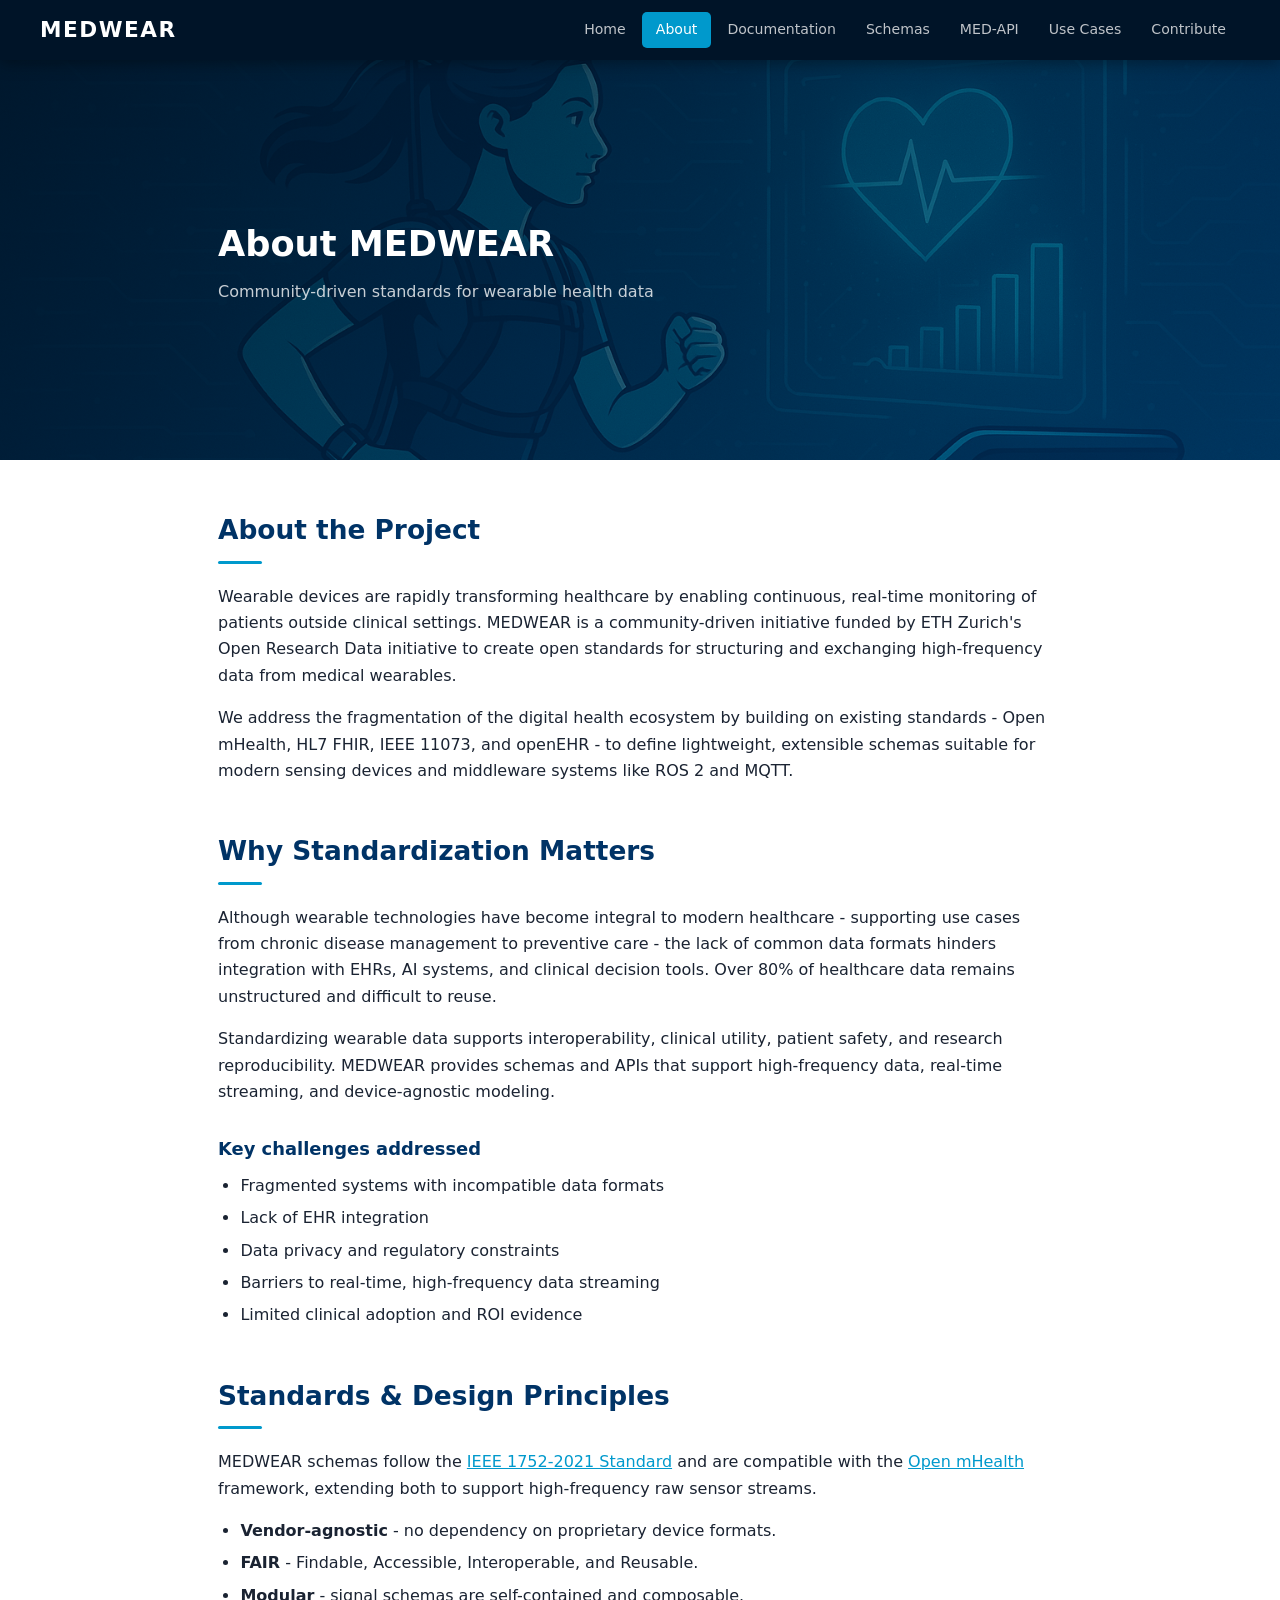
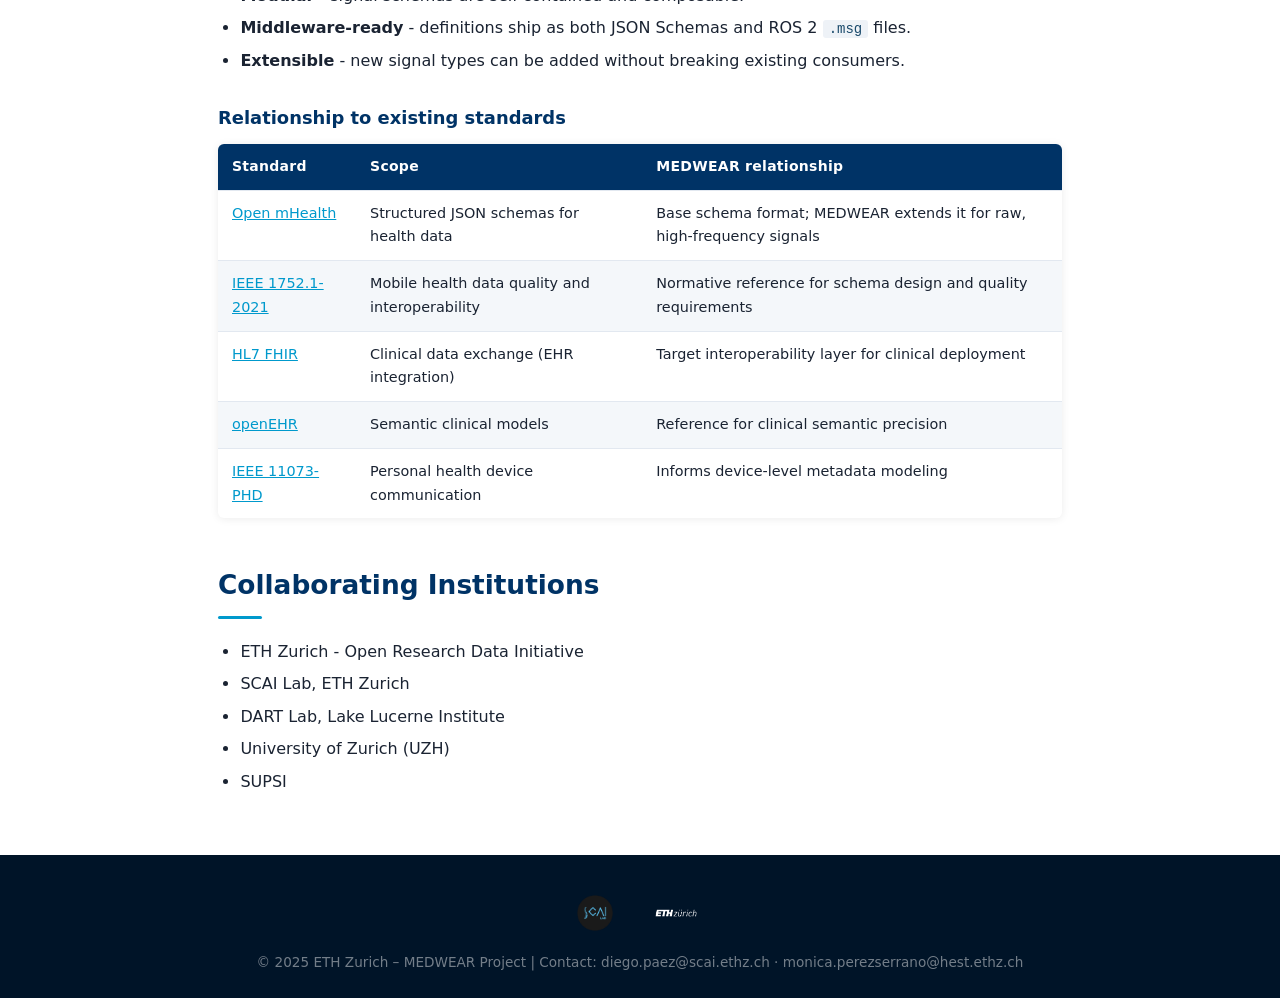
==== commit 15d69d07: "Updated links" ====
--- a/about.html
+++ b/about.html
@@ -16,10 +16,10 @@
     <nav>
       <a href="index.html">Home</a>
       <a href="about.html" class="active">About</a>
-      <a href="use-cases.html">Use Cases</a>
       <a href="documentation.html">Documentation</a>
       <a href="schemas.html">Schemas</a>
       <a href="med-api.html">MED-API</a>
+      <a href="use-cases.html">Use Cases</a>
       <a href="contribute.html">Contribute</a>
     </nav>
   </header>
--- a/style.css
+++ b/style.css
@@ -475,8 +475,10 @@
   color: var(--white);
 }
 
-.pilot-card--spz .pilot-card-header { background: linear-gradient(135deg, #3c3489 0%, #534ab7 100%); }
-.pilot-card--llui .pilot-card-header { background: linear-gradient(135deg, #085041 0%, #0f6e56 100%); }
+.pilot-card--spz .pilot-card-header  { background: linear-gradient(135deg, #3c3489 0%, #534ab7 100%); }
+.pilot-card--llui .pilot-card-header  { background: linear-gradient(135deg, #085041 0%, #0f6e56 100%); }
+.pilot-card--json .pilot-card-header  { background: linear-gradient(135deg, #003366 0%, #004d99 100%); }
+.pilot-card--ros .pilot-card-header   { background: linear-gradient(135deg, #006666 0%, #0099aa 100%); }
 
 .pilot-tag {
   display: inline-block;
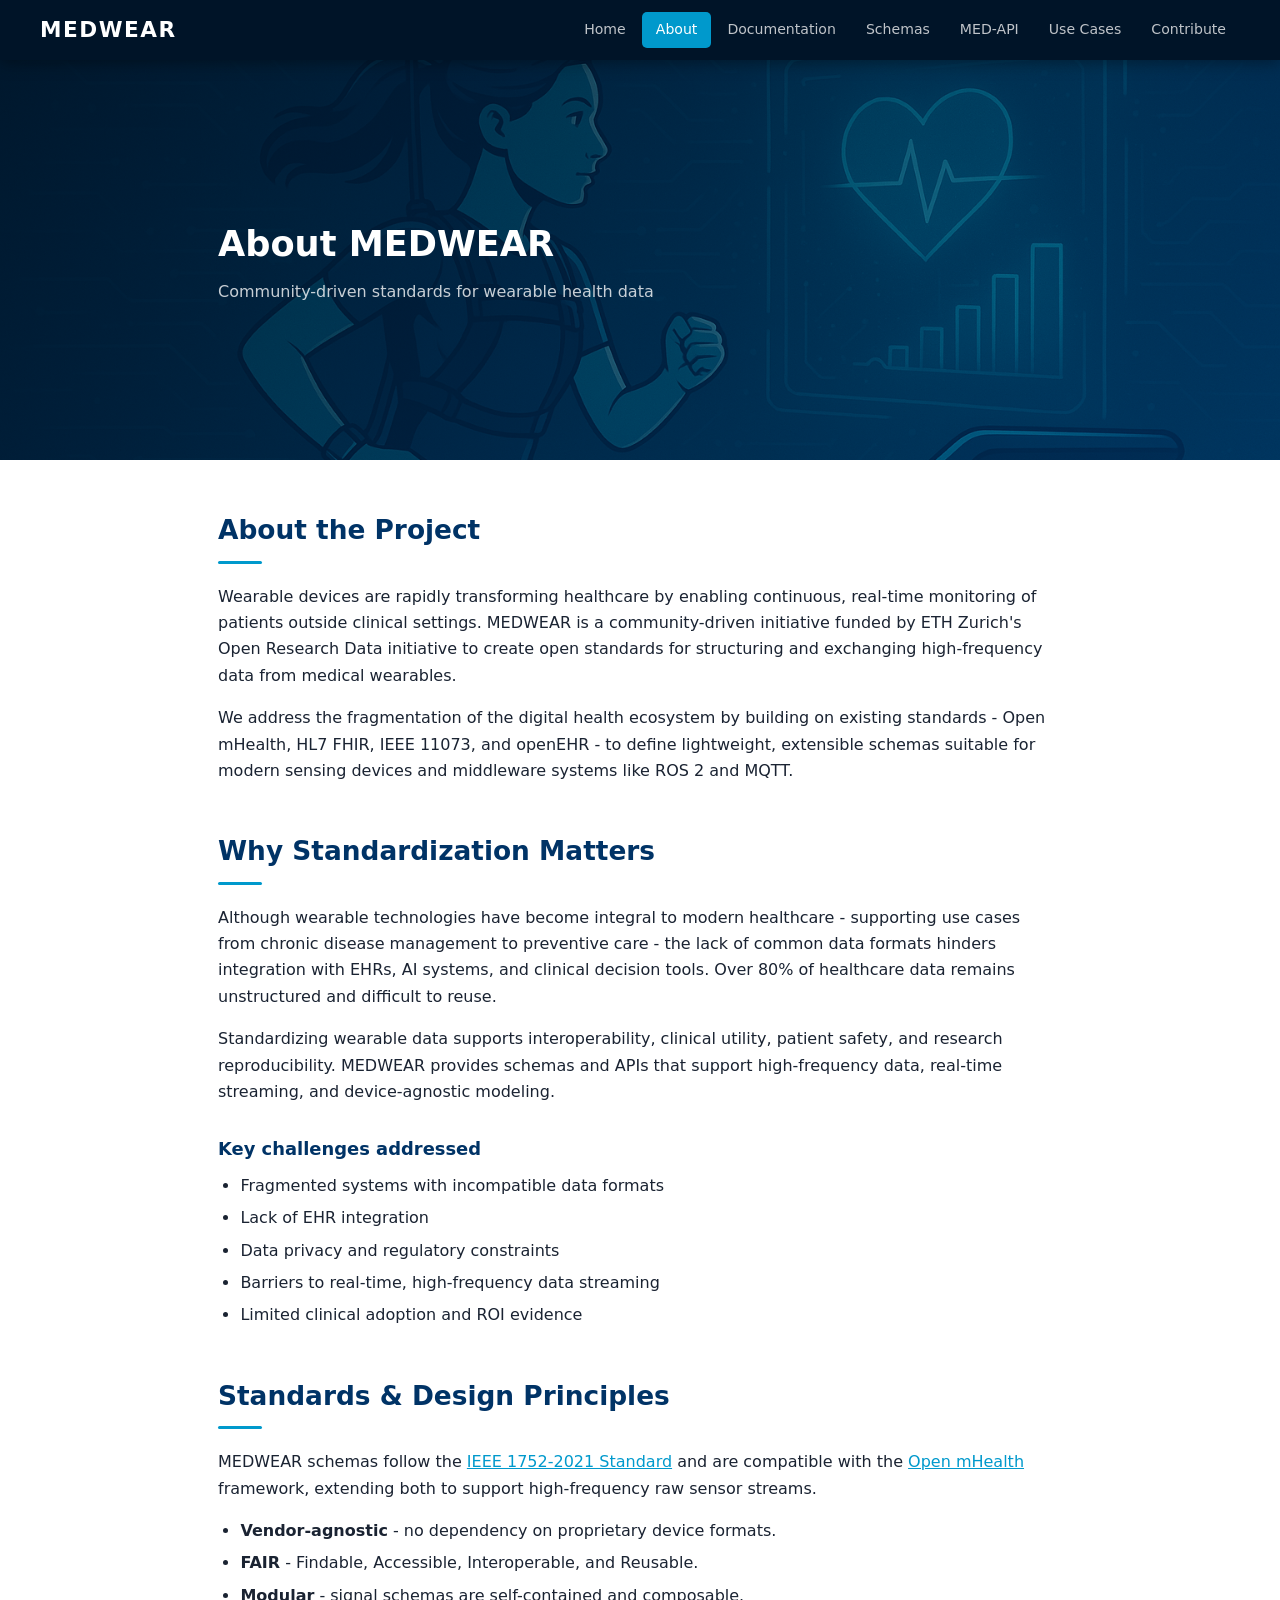
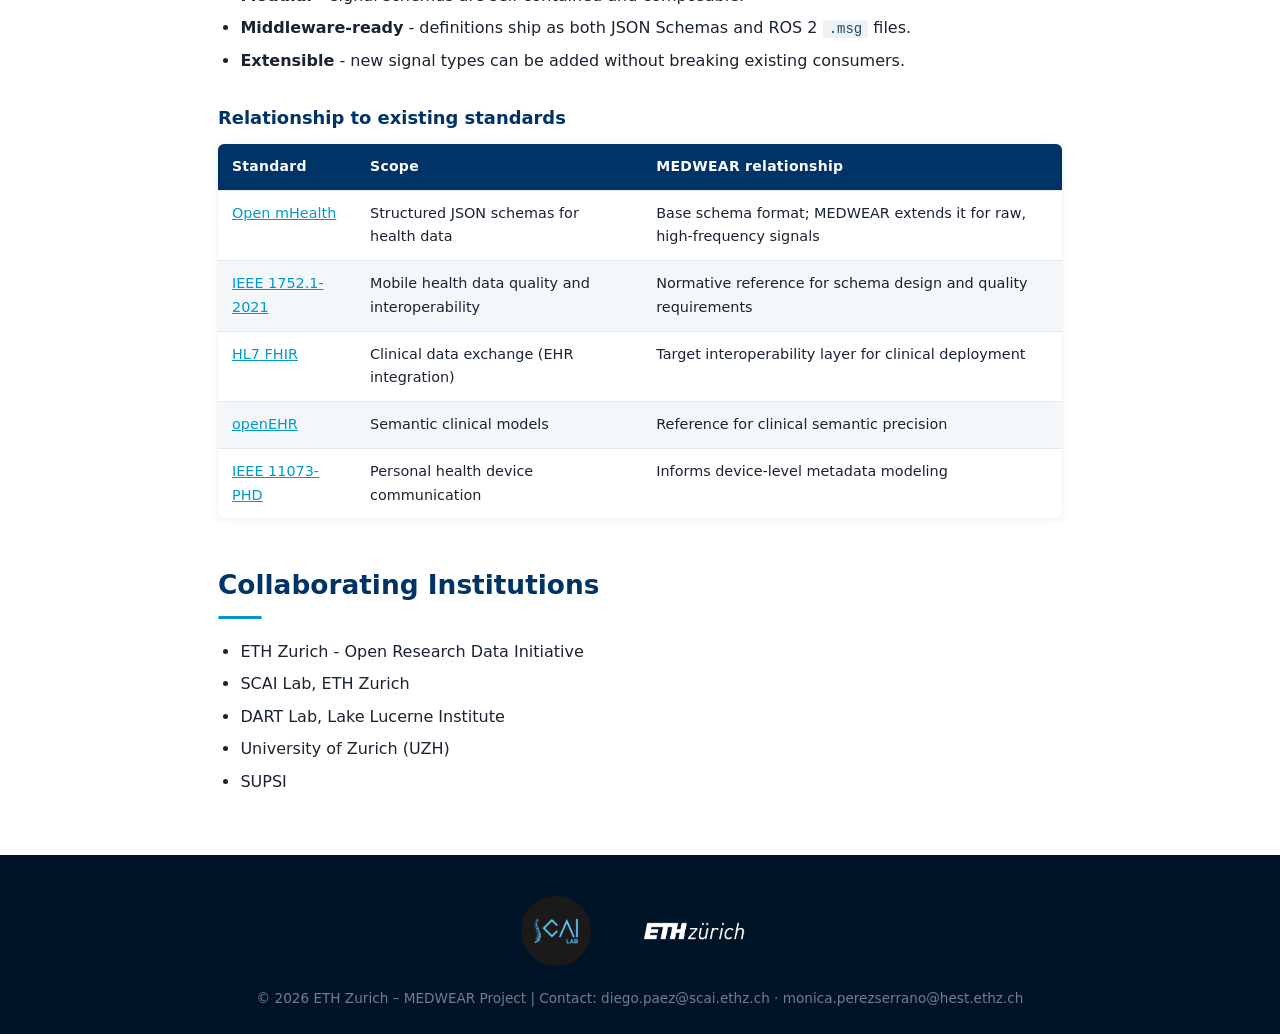
==== commit 6e388e8b: "Update contribute page" ====
--- a/about.html
+++ b/about.html
@@ -6,7 +6,7 @@
   <meta name="viewport" content="width=device-width, initial-scale=1.0" />
   <title>About | MEDWEAR</title>
   <link rel="stylesheet" href="style.css" />
-  <link rel="icon" href="favicon.ico" />
+  <link rel="icon" href="favicon.svg" type="image/svg+xml" />
 </head>
 
 <body>
@@ -151,7 +151,7 @@
       <img src="assets/images/scai_logo.png" alt="SCAI Lab Logo" />
       <img src="assets/images/ethz_logo.png" alt="ETH Zurich Logo" class="ethz-logo" />
     </div>
-    <p>© 2025 ETH Zurich – MEDWEAR Project | Contact: diego.paez@scai.ethz.ch · monica.perezserrano@hest.ethz.ch</p>
+    <p>© 2026 ETH Zurich – MEDWEAR Project | Contact: diego.paez@scai.ethz.ch · monica.perezserrano@hest.ethz.ch</p>
   </footer>
 
 </body>
--- a/style.css
+++ b/style.css
@@ -437,7 +437,7 @@
 }
 
 .footer-logos img {
-  height: 36px;
+  height: 72px;
   width: auto;
   border: none;
   box-shadow: none;
@@ -447,7 +447,7 @@
   transition: opacity 0.2s;
 }
 
-.footer-logos .ethz-logo { height: 20px; }
+.footer-logos .ethz-logo { height: 48px; }
 
 footer p {
   color: rgba(255, 255, 255, 0.45);
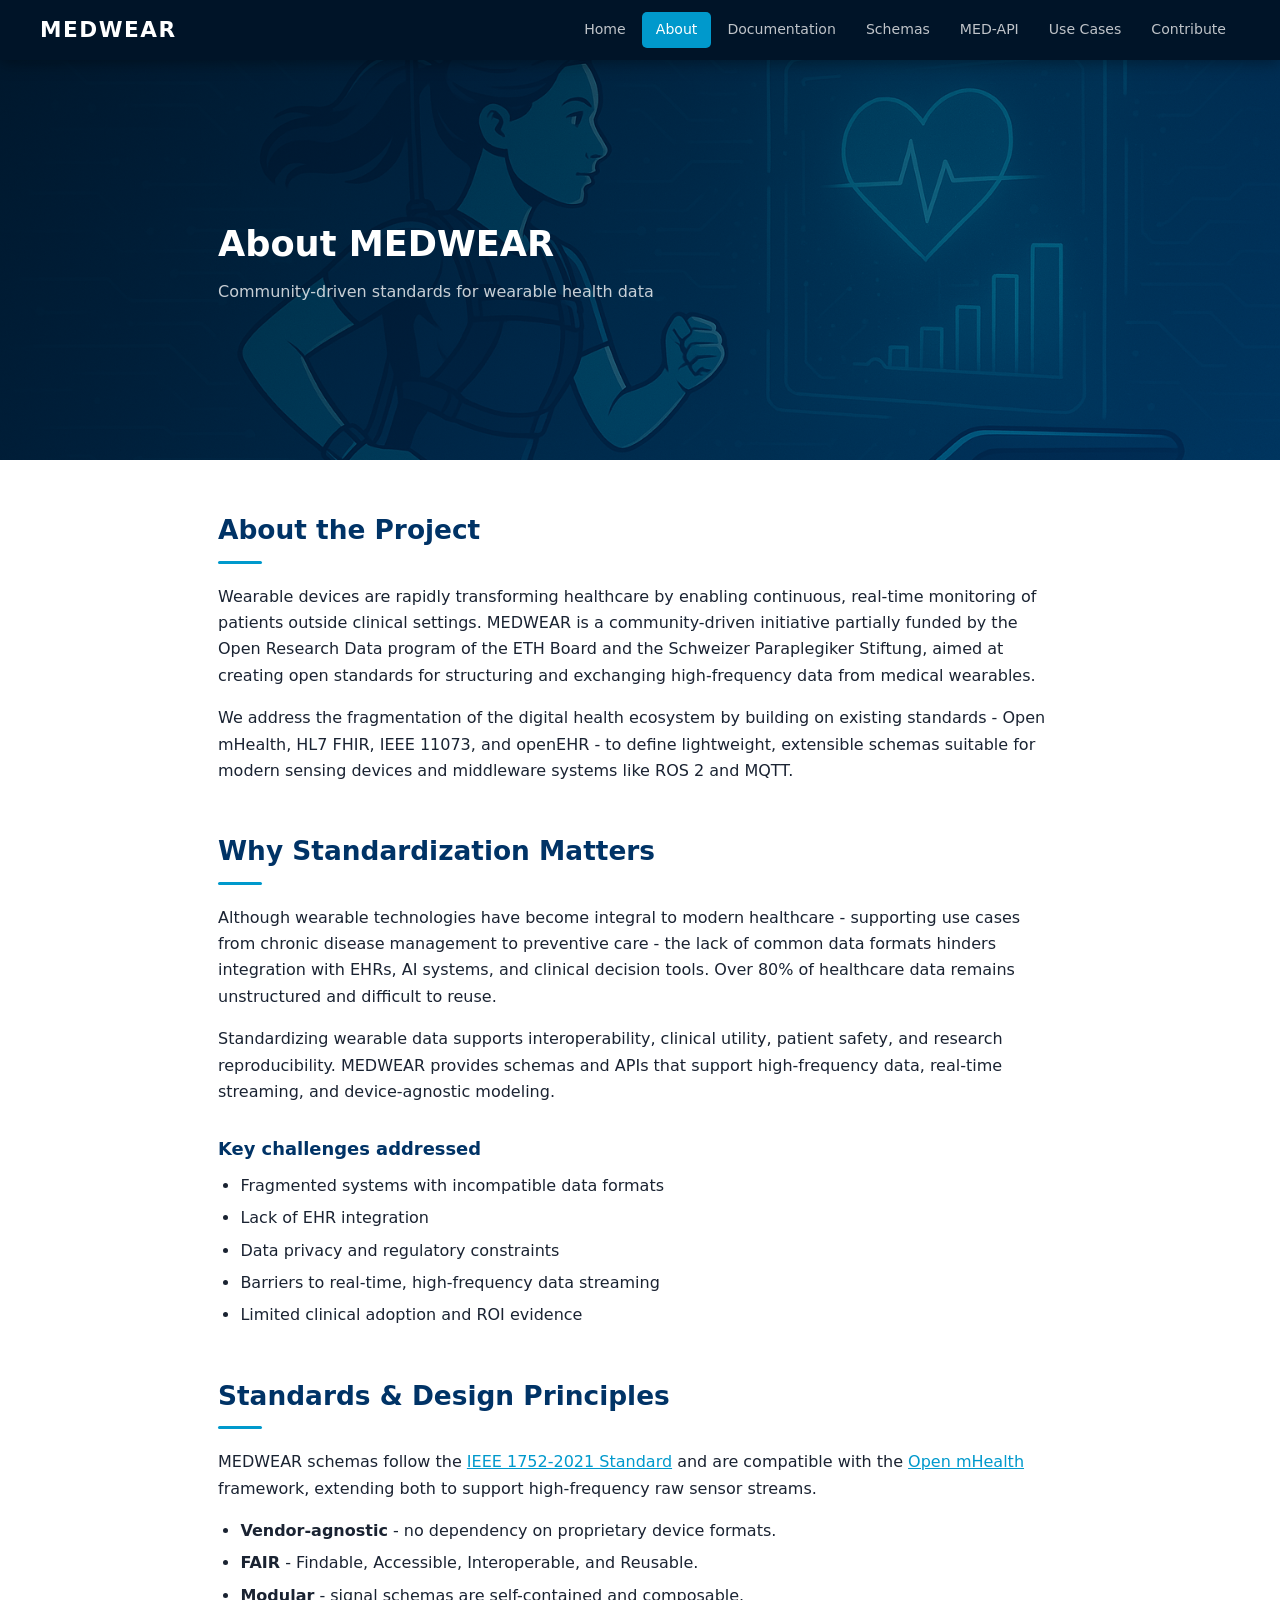
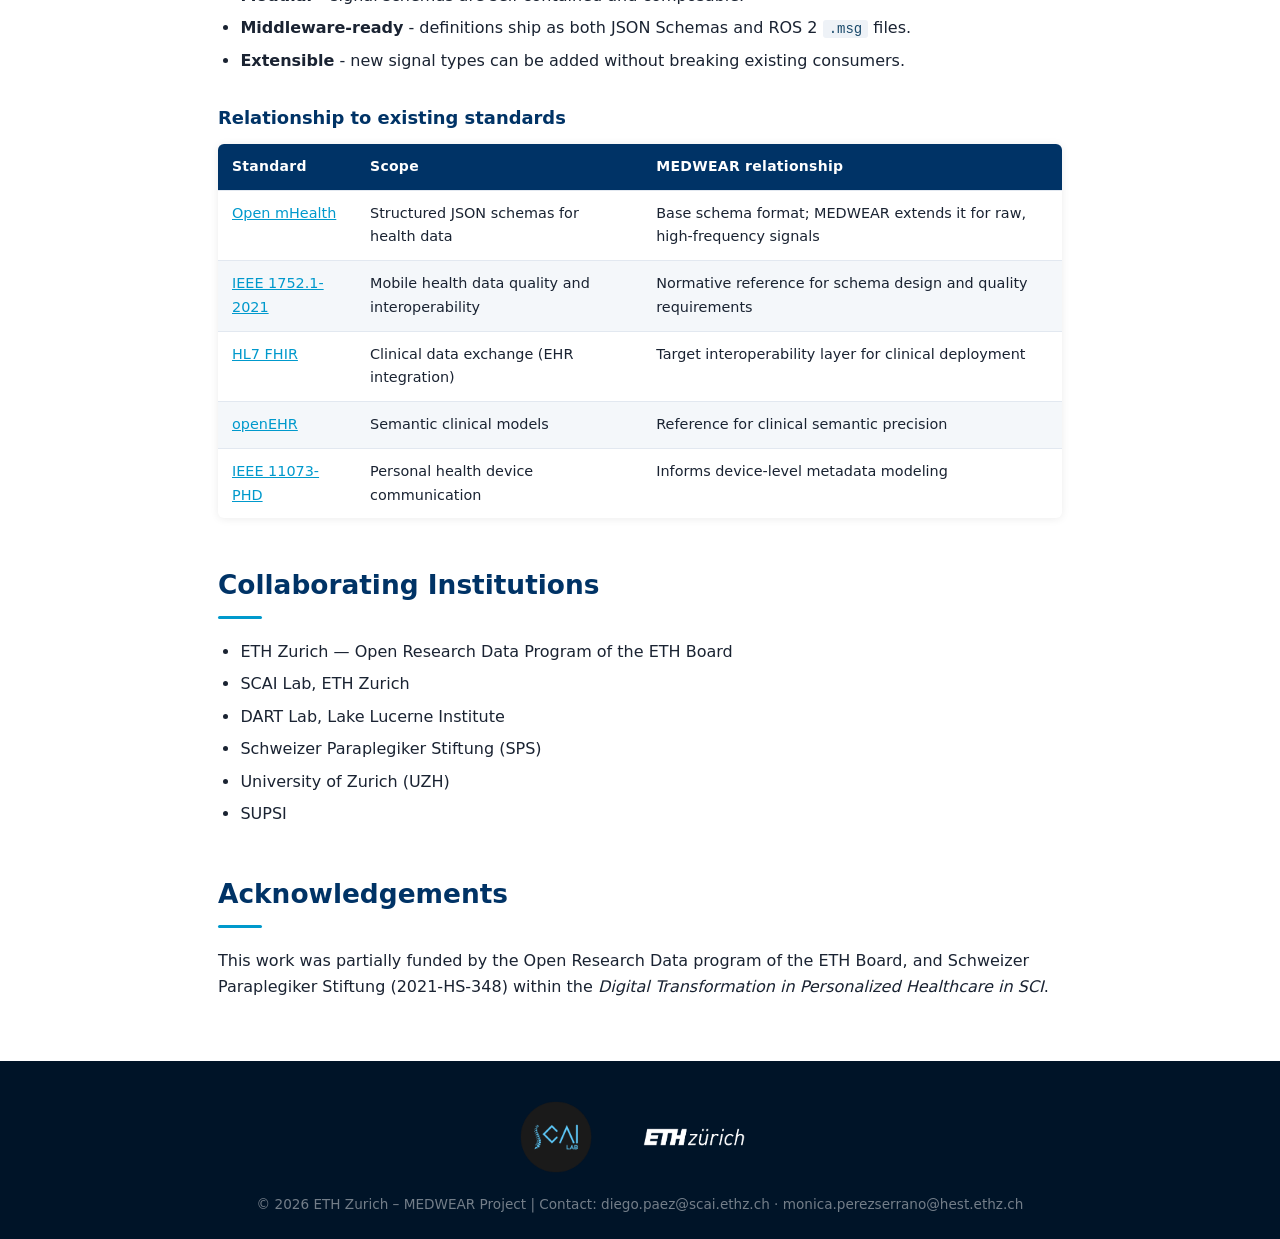
==== commit 9b1f09b7: "Updated acknoledgements" ====
--- a/about.html
+++ b/about.html
@@ -38,9 +38,9 @@
         <h2>About the Project</h2>
         <p>
           Wearable devices are rapidly transforming healthcare by enabling continuous, real-time monitoring
-          of patients outside clinical settings. MEDWEAR is a community-driven initiative funded by ETH Zurich's
-          Open Research Data initiative to create open standards for structuring and exchanging high-frequency
-          data from medical wearables.
+          of patients outside clinical settings. MEDWEAR is a community-driven initiative partially funded by
+          the Open Research Data program of the ETH Board and the Schweizer Paraplegiker Stiftung, aimed at
+          creating open standards for structuring and exchanging high-frequency data from medical wearables.
         </p>
         <p>
           We address the fragmentation of the digital health ecosystem by building on existing standards -
@@ -135,12 +135,22 @@
       <section>
         <h2>Collaborating Institutions</h2>
         <ul>
-          <li>ETH Zurich - Open Research Data Initiative</li>
+          <li>ETH Zurich — Open Research Data Program of the ETH Board</li>
           <li>SCAI Lab, ETH Zurich</li>
           <li>DART Lab, Lake Lucerne Institute</li>
+          <li>Schweizer Paraplegiker Stiftung (SPS)</li>
           <li>University of Zurich (UZH)</li>
           <li>SUPSI</li>
         </ul>
+      </section>
+
+      <section>
+        <h2>Acknowledgements</h2>
+        <p>
+          This work was partially funded by the Open Research Data program of the ETH Board,
+          and Schweizer Paraplegiker Stiftung (2021-HS-348) within the
+          <em>Digital Transformation in Personalized Healthcare in SCI</em>.
+        </p>
       </section>
 
     </main>
